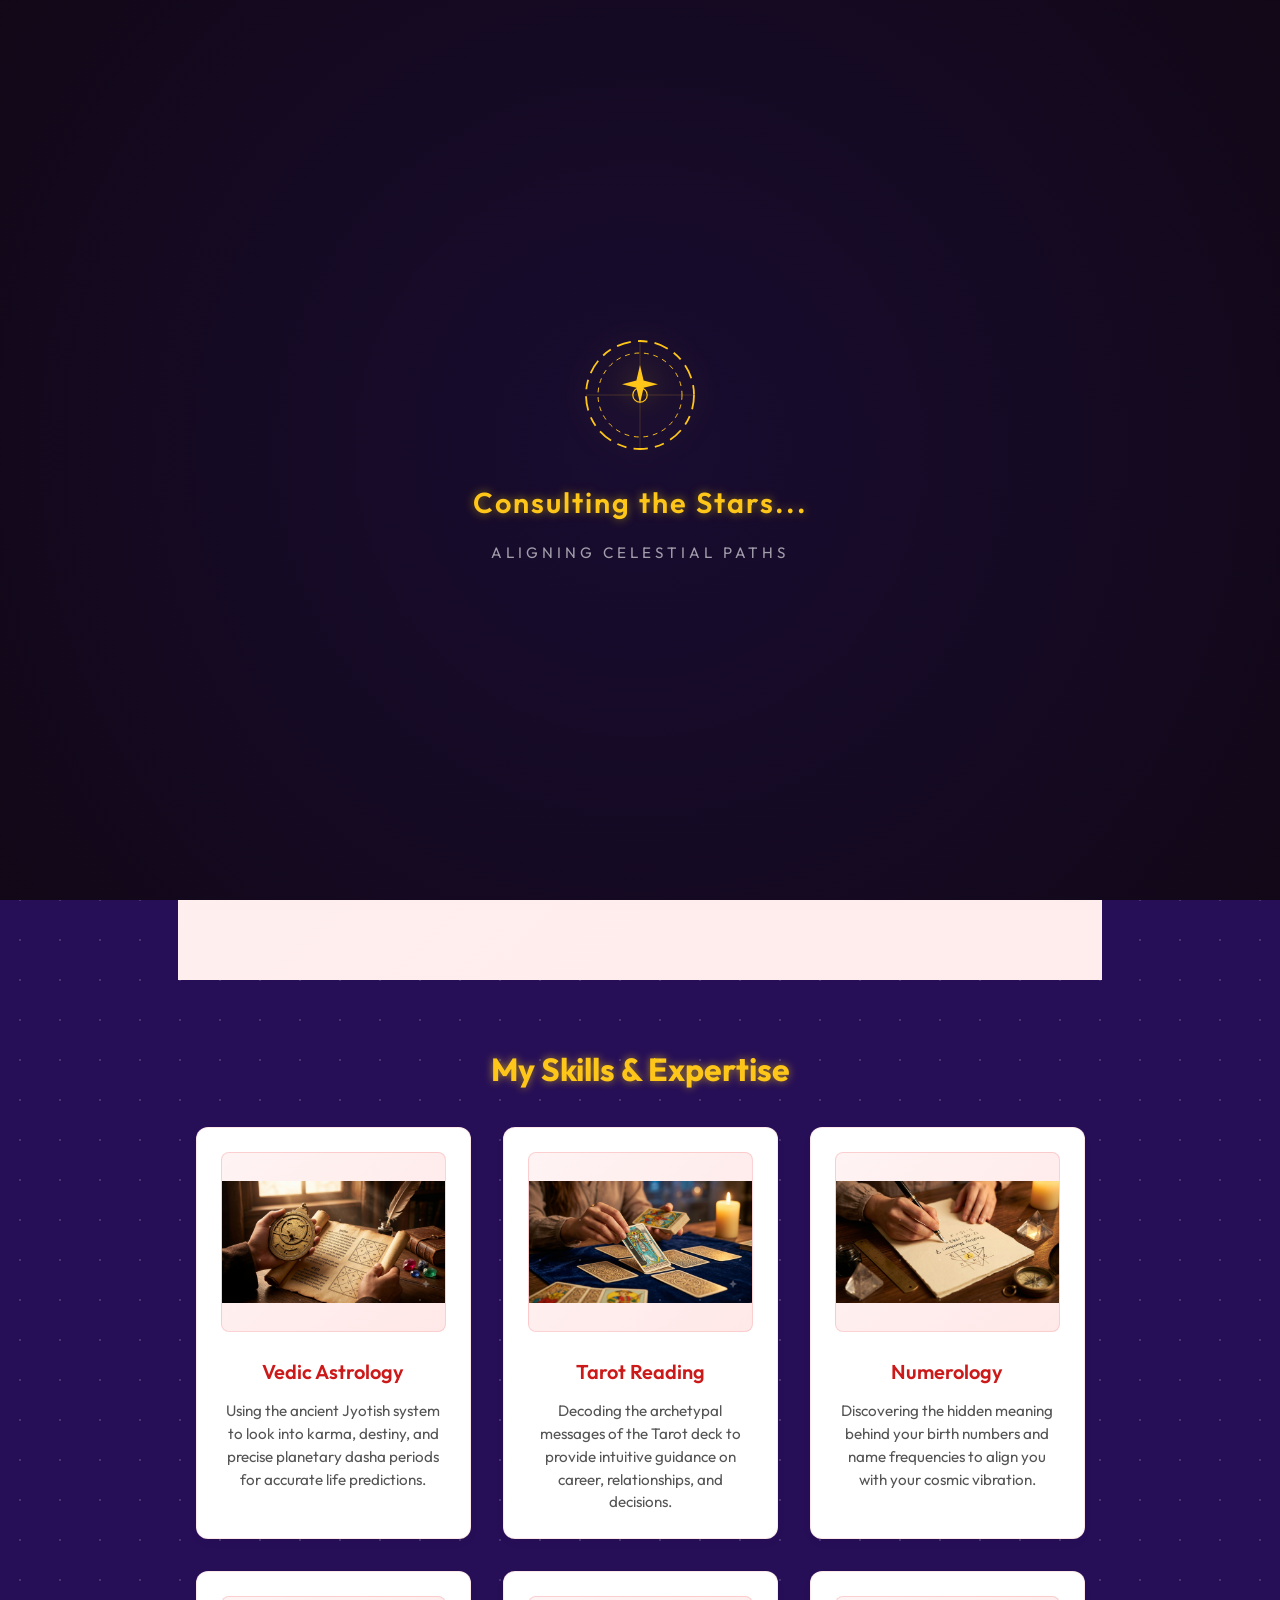
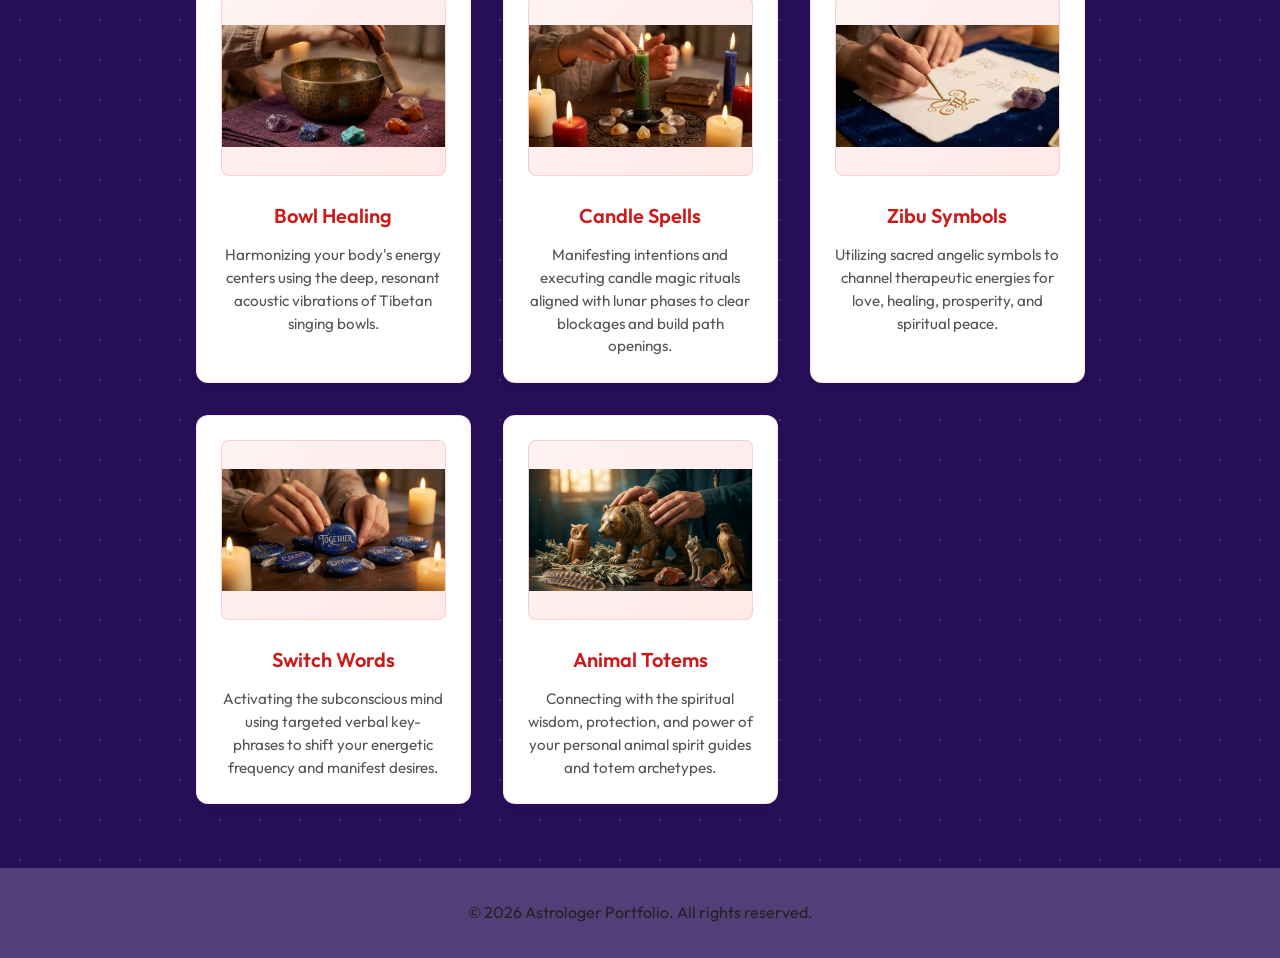
==== index.html @ c883aa8e "Initial commit: Astrologer Pavitra portfolio with mystical theme, loading screen, Netlify forms inte" ====
<!DOCTYPE html>
<html lang="en">

<head>
    <meta charset="UTF-8" />
    <meta http-equiv="X-UA-Compatible" content="IE=edge" />
    <meta name="viewport" content="width=device-width, initial-scale=1.0" />
    <title>Astrologer Portfolio</title>
    <meta name="description"
        content="Professional portfolio of an astrologer showcasing services, skills, and contact information." />
    <link rel="preconnect" href="https://fonts.googleapis.com" />
    <link rel="preconnect" href="https://fonts.gstatic.com" crossorigin />
    <link href="https://fonts.googleapis.com/css2?family=Outfit:wght@400;600;700&display=swap" rel="stylesheet" />
    <link rel="stylesheet" href="style.css" />
</head>

<body>
    <!-- Mystical Loading Screen -->
    <div id="mystical-loader">
        <div class="loader-content">
            <div class="celestial-spinner">
                <svg viewBox="0 0 100 100" xmlns="http://www.w3.org/2000/svg">
                    <circle cx="50" cy="50" r="45" fill="none" stroke="var(--accent-gold)" stroke-width="1.5" stroke-dasharray="12 6 8 6" />
                    <circle cx="50" cy="50" r="35" fill="none" stroke="var(--accent-gold)" stroke-width="0.8" stroke-dasharray="4 4" />
                    <path d="M50 25 L53 38 L65 41 L53 44 L50 57 L47 44 L35 41 L47 38 Z" fill="var(--accent-gold)" />
                    <line x1="50" y1="5" x2="50" y2="95" stroke="var(--accent-gold)" stroke-width="0.5" opacity="0.3" />
                    <line x1="5" y1="50" x2="95" y2="50" stroke="var(--accent-gold)" stroke-width="0.5" opacity="0.3" />
                    <circle cx="50" cy="50" r="6" fill="none" stroke="var(--accent-gold)" stroke-width="1" />
                </svg>
            </div>
            <h2 class="loader-text">Consulting the Stars...</h2>
            <p class="loader-subtext">Aligning celestial paths</p>
        </div>
    </div>
    <script>
        // Inline check to prevent flash of loader if visited before in session
        if (sessionStorage.getItem('visited_before')) {
            document.getElementById('mystical-loader').style.display = 'none';
        }
    </script>

    <!-- Navigation Bar -->
    <nav class="navbar">
        <div class="logo">Astrologer Pavitra</div>
        <ul class="nav-links">
            <li><a href="#home">Home</a></li>
            <li><a href="about.html">About</a></li>
            <li><a href="#skills">Skills</a></li>
            <li><a href="connect.html">Connect</a></li>
        </ul>
        <div class="menu-toggle"><span></span><span></span><span></span></div>
    </nav>

    <!-- Hero Section -->
    <section id="home" class="hero">
        <div class="hero-content">
            <h1>Welcome to Pavitra’s Celestial World</h1>
            <p>Every obstacle you face is simply an unaligned energy waiting to be understood and channeled. By blending
                the mathematical precision of Vedic Astrology and Numerology with the intuitive clarity of Tarot
                Reading, we map out your soul's exact blueprint and divine timing. To help you manifest these insights
                into reality, we bridge the gap between cosmic theory and practical everyday magic. Through the
                vibrational resonance of Bowl Healing, the focused intention of Candle Spells, and the sacred geometry
                of Zibu Symbols, we actively clear the subconscious blockages holding you back. By further integrating
                the immediate psychological shifts of Switch Words and the grounding protection of your personal Animal
                Totems, you receive a holistic, deeply personalized toolkit for transformation. You do not have to
                navigate life's uncertainties alone. Connect with us today, and let us align your cosmic path so you can
                step effortlessly into the abundance, clarity, and peace you deserve.</p>
            <a href="connect.html" class="cta-button">Get Your Reading</a>
        </div>
        <div class="hero-image">
            <img src="assets/astrologer_portrait.png" alt="Astrologer Portrait" />
        </div>
    </section>

    <!-- Skills Section -->
    <section id="skills" class="skills">
        <h2>My Skills & Expertise</h2>
        <div class="skills-grid">
            <!-- Vedic Astrology -->
            <div class="skill-card">
                <div class="skill-svg-container">
                    <img src="assets/vedic astrology.png" alt="Vedic Astrology" class="skill-img" />
                </div>
                <h3>Vedic Astrology</h3>
                <p>Using the ancient Jyotish system to look into karma, destiny, and precise planetary dasha periods for
                    accurate life predictions.</p>
            </div>

            <!-- Tarot Reading -->
            <div class="skill-card">
                <div class="skill-svg-container">
                    <img src="assets/tarot reading.png" alt="Tarot Reading" class="skill-img" />
                </div>
                <h3>Tarot Reading</h3>
                <p>Decoding the archetypal messages of the Tarot deck to provide intuitive guidance on career,
                    relationships, and decisions.</p>
            </div>

            <!-- Numerology -->
            <div class="skill-card">
                <div class="skill-svg-container">
                    <img src="assets/numerology.png" alt="Numerology" class="skill-img" />
                </div>
                <h3>Numerology</h3>
                <p>Discovering the hidden meaning behind your birth numbers and name frequencies to align you with your
                    cosmic vibration.</p>
            </div>

            <!-- Bowl Healing -->
            <div class="skill-card">
                <div class="skill-svg-container">
                    <img src="assets/bowl healing.png" alt="Bowl Healing" class="skill-img" />
                </div>
                <h3>Bowl Healing</h3>
                <p>Harmonizing your body's energy centers using the deep, resonant acoustic vibrations of Tibetan
                    singing bowls.</p>
            </div>

            <!-- Candle Spells -->
            <div class="skill-card">
                <div class="skill-svg-container">
                    <img src="assets/candle spells.png" alt="Candle Spells" class="skill-img" />
                </div>
                <h3>Candle Spells</h3>
                <p>Manifesting intentions and executing candle magic rituals aligned with lunar phases to clear
                    blockages and build path openings.</p>
            </div>

            <!-- Zibu Symbols -->
            <div class="skill-card">
                <div class="skill-svg-container">
                    <img src="assets/zibu symbols.png" alt="Zibu Symbols" class="skill-img" />
                </div>
                <h3>Zibu Symbols</h3>
                <p>Utilizing sacred angelic symbols to channel therapeutic energies for love, healing, prosperity, and
                    spiritual peace.</p>
            </div>

            <!-- Switch Words -->
            <div class="skill-card">
                <div class="skill-svg-container">
                    <img src="assets/switch words.png" alt="Switch Words" class="skill-img" />
                </div>
                <h3>Switch Words</h3>
                <p>Activating the subconscious mind using targeted verbal key-phrases to shift your energetic frequency
                    and manifest desires.</p>
            </div>

            <!-- Animal Totems -->
            <div class="skill-card">
                <div class="skill-svg-container">
                    <img src="assets/animal totems.png" alt="Animal Totems" class="skill-img" />
                </div>
                <h3>Animal Totems</h3>
                <p>Connecting with the spiritual wisdom, protection, and power of your personal animal spirit guides and
                    totem archetypes.</p>
            </div>
        </div>
    </section>



    <footer class="footer">
        <p>&copy; 2026 Astrologer Portfolio. All rights reserved.</p>
    </footer>

    <script>
// script.js

// Mobile navigation toggle
const menuToggle = document.querySelector('.menu-toggle');
const navLinks = document.querySelector('.nav-links');
if (menuToggle && navLinks) {
  menuToggle.addEventListener('click', () => {
    navLinks.classList.toggle('active');
    menuToggle.classList.toggle('open');
  });
}


// Simple scroll reveal for sections
const sections = document.querySelectorAll('section');
const revealOnScroll = () => {
  const triggerBottom = window.innerHeight * 0.85;
  sections.forEach(section => {
    const sectionTop = section.getBoundingClientRect().top;
    if (sectionTop < triggerBottom) {
      section.classList.add('visible');
    }
  });
};
window.addEventListener('scroll', revealOnScroll);
revealOnScroll();

// Loader fade-out and session storage setup
const loader = document.getElementById('mystical-loader');
if (loader && loader.style.display !== 'none') {
  sessionStorage.setItem('visited_before', 'true');
  setTimeout(() => {
    loader.classList.add('fade-out');
    setTimeout(() => {
      loader.style.display = 'none';
    }, 800); // match transition duration (0.8s)
  }, 2200); // display loader for 2.2s
}
</script>
<canvas id="constellation-canvas"></canvas>
<script>
(() => {
  const canvas = document.getElementById('constellation-canvas');
  const ctx = canvas.getContext('2d');
  const stars = [];
    const config = {
      starCount: 30,
      maxVelocity: 0.3,
      maxDistance: 100,
      starSize: 2,
      lineWidth: 0.7,
      hue: 45,
    };
  const resize = () => {
    canvas.width = window.innerWidth;
    canvas.height = window.innerHeight;
  };
  window.addEventListener('resize', resize);
  resize();
  for (let i = 0; i < config.starCount; i++) {
    stars.push({
      x: Math.random() * canvas.width,
      y: Math.random() * canvas.height,
      vx: (Math.random() - 0.5) * config.maxVelocity,
      vy: (Math.random() - 0.5) * config.maxVelocity,
    });
  }
  const draw = () => {
    ctx.clearRect(0, 0, canvas.width, canvas.height);
    ctx.fillStyle = `hsl(${config.hue},100%,70%)`;
    ctx.shadowColor = `hsl(${config.hue},100%,70%)`;
    ctx.shadowBlur = 8;
    stars.forEach(s => {
      ctx.beginPath();
      ctx.arc(s.x, s.y, config.starSize, 0, Math.PI * 2);
      ctx.fill();
    });
    ctx.strokeStyle = `hsla(${config.hue},100%,70%,0.3)`;
    ctx.lineWidth = config.lineWidth;
    for (let i = 0; i < stars.length; i++) {
      for (let j = i + 1; j < stars.length; j++) {
        const dx = stars[i].x - stars[j].x;
        const dy = stars[i].y - stars[j].y;
        const dist = Math.hypot(dx, dy);
        if (dist < config.maxDistance) {
          ctx.beginPath();
          ctx.moveTo(stars[i].x, stars[i].y);
          ctx.lineTo(stars[j].x, stars[j].y);
          ctx.stroke();
        }
      }
    }
    stars.forEach(s => {
      s.x += s.vx;
      s.y += s.vy;
      if (s.x < 0 || s.x > canvas.width) s.vx *= -1;
      if (s.y < 0 || s.y > canvas.height) s.vy *= -1;
    });
    requestAnimationFrame(draw);
  };
  draw();
})();
</script>


</body>

</html>
---- style.css ----
/* Mystical Starfield Background */
body {
    background: hsl(260, 70%, 20%);
    position: relative;
    overflow-x: hidden;
}

/* .constellation styling removed; canvas used instead */
#constellation-canvas {
    position: fixed;
    inset: 0;
    pointer-events: none;
    z-index: 2000;
    background: transparent;
}



@keyframes starTwinkle {
    from { opacity: 0.4; }
    to { opacity: 1; }
}

/*
/* subtle star twinkling overlay */
body::before {
    content: '';
    position: absolute;
    inset: 0;
    background: radial-gradient(circle, rgba(255,255,255,0.15) 1px, transparent 1px);
    background-size: 40px 40px;
    animation: twinkling 3s infinite;
    pointer-events: none;
    z-index: 0;
}

@keyframes twinkling {
    0%, 100% { opacity: 0.6; }
    50% { opacity: 0.9; }
}
/* style.css */
/* Color palette */
:root {
    --primary-red: hsl(0, 78%, 45%);
    /* rich red */
    --bg-white: #fdfdfd;
    --text-dark: #222222;
    --glass-bg: rgba(255, 255, 255, 0.2);
    --glass-border: rgba(255, 255, 255, 0.3);
    --transition-speed: 0.3s;
    --font-family: 'Outfit', sans-serif;
    --accent-gold: hsl(45, 100%, 55%);
}

/* Global resets */
* {
    margin: 0;
    padding: 0;
    box-sizing: border-box;
}

body {
    font-family: var(--font-family);
    background: hsl(260, 70%, 20%);
    color: var(--text-dark);
    line-height: 1.6;
    overflow-x: hidden;
}

/* Navbar */
.navbar {
    position: fixed;
    top: 0;
    width: 100%;
    display: flex;
    justify-content: space-between;
    align-items: center;
    padding: 1rem 2rem;
    backdrop-filter: blur(12px);
    background: rgba(20, 0, 30, 0.85); /* dark violet translucent */
    border-bottom: 1px solid var(--glass-border);
    z-index: 1000;
    transition: background var(--transition-speed);
}

.navbar .logo {
    font-size: 2rem;
    font-weight: 700;
    color: #ffffff; /* bright for visibility */
}

.nav-links {
    list-style: none;
    display: flex;
    gap: 2rem;
}

.nav-links a {
    text-decoration: none;
    color: #ffffff;
    font-weight: 500;
    font-size: 1.2rem;
    position: relative;
    transition: color var(--transition-speed);
}


.nav-links a::after {
    content: '';
    position: absolute;
    left: 0;
    bottom: -4px;
    width: 0%;
    height: 2px;
    background: var(--primary-red);
    transition: width var(--transition-speed);
}

.nav-links a:hover {
    color: var(--accent-gold);
}

.nav-links a:hover::after {
    width: 100%;
}

/* Hamburger for mobile */
.menu-toggle {
    display: none;
    flex-direction: column;
    cursor: pointer;
    gap: 5px;
}

.menu-toggle span {
    width: 25px;
    height: 3px;
    background: var(--text-dark);
    transition: background var(--transition-speed);
}

/* Hero Section */
.hero {
    min-height: 100vh;
    display: flex;
    align-items: center;
    justify-content: space-between;
    padding: 4rem 2rem;
    padding-top: 5rem;
    margin-top: 80px; /* gap to avoid overlap with navbar */
    /* offset fixed navbar */
    background: linear-gradient(135deg, #fff0f0, #ffecec);
    position: relative;
    overflow: hidden;
}

.hero-content {
    max-width: 600px;
    animation: fadeInUp 1s ease forwards;
}

.hero-content h1 {
    font-size: 3rem;
    margin-bottom: 1rem;
    color: var(--primary-red);
}

.hero-content p {
    font-size: 1.2rem;
    margin-bottom: 1.5rem;
}

.cta-button {
    display: inline-block;
    padding: 0.75rem 1.5rem;
    background: var(--primary-red);
    color: #fff;
    border: none;
    border-radius: 4px;
    cursor: pointer;
    text-decoration: none;
    font-weight: 600;
    transition: background var(--transition-speed), transform var(--transition-speed);
}

.cta-button:hover {
    background: hsl(0, 78%, 55%);
    transform: translateY(-2px);
}

.hero-image {
    max-width: 500px;
    animation: float 4s ease-in-out infinite;
}

.hero-image img {
    width: 100%;
    border-radius: 12px;
    box-shadow: 0 8px 20px rgba(0, 0, 0, 0.15);
}

@keyframes float {

    0%,
    100% {
        transform: translateY(0);
    }

    50% {
        transform: translateY(-20px);
    }
}

@keyframes fadeInUp {
    0% {
        opacity: 0;
        transform: translateY(30px);
    }

    100% {
        opacity: 1;
        transform: translateY(0);
    }
}

/* Sections */
section {
    padding: 4rem 2rem;
    max-width: 1100px;
    margin: 0 auto;
}

section h2 {
    font-size: 2rem;
    margin-bottom: 1.5rem;
    color: var(--accent-gold);
    text-align: center;
    text-shadow: 0 0 8px rgba(255,215,0,0.6);
}


.about,
.skills,
.contact {
    background: transparent;
}

/* Skills Section - Grid and Cards */
.skills-grid {
    display: grid;
    grid-template-columns: repeat(auto-fit, minmax(220px, 1fr));
    gap: 2rem;
    margin-top: 2rem;
}

.skill-card {
    background: #ffffff;
    border: 1.5px solid rgba(229, 28, 35, 0.1);
    border-radius: 12px;
    padding: 1.5rem;
    text-align: center;
    box-shadow: 0 4px 15px rgba(0, 0, 0, 0.02);
    transition: all 0.3s cubic-bezier(0.25, 0.8, 0.25, 1);
}

.skill-card:hover {
    transform: translateY(-8px);
    border-color: var(--primary-red);
    box-shadow: 0 12px 30px rgba(229, 28, 35, 0.12);
}

.skill-svg-container {
    width: 100%;
    height: 180px;
    border-radius: 8px;
    margin-bottom: 1.5rem;
    background: linear-gradient(135deg, #fff3f3 0%, #ffe8e8 100%);
    display: flex;
    align-items: center;
    justify-content: center;
    border: 1px solid rgba(229, 28, 35, 0.15);
    overflow: hidden;
}

.skill-svg-container svg {
    width: 70px;
    height: 70px;
    fill: var(--primary-red);
    transition: transform 0.5s cubic-bezier(0.175, 0.885, 0.32, 1.275);
}

.skill-card:hover .skill-svg-container svg {
    transform: scale(1.18) rotate(6deg);
}

.skill-card h3 {
    font-size: 1.25rem;
    color: var(--primary-red);
    margin-bottom: 0.75rem;
    font-weight: 600;
}

.skill-card p {
    font-size: 0.95rem;
    color: #555;
    line-height: 1.5;
}

/* Contact Form */
.contact form {
    display: flex;
    flex-direction: column;
    gap: 1rem;
    max-width: 500px;
    margin: 0 auto;
}

.contact input,
.contact textarea {
    padding: 0.75rem;
    border: 1px solid #ccc;
    border-radius: 4px;
    font-family: var(--font-family);
    font-size: 1rem;
    resize: vertical;
}

.contact button {
    align-self: flex-start;
}

/* Footer */
.footer {
    text-align: center;
    padding: 2rem;
    background: var(--glass-bg);
    backdrop-filter: blur(8px);
    color: var(--text-dark);
}



/* Responsive */
@media (max-width: 768px) {
    .nav-links {
        display: none;
        flex-direction: column;
        background: var(--glass-bg);
        position: absolute;
        top: 60px;
        right: 2rem;
        padding: 1rem;
        border-radius: 8px;
    }

    .menu-toggle {
        display: flex;
    }

    .hero {
        flex-direction: column;
        text-align: center;
    }

    .hero-image {
        margin-top: 2rem;
    }
}

/* Skill‑card image sizing – makes the images fill the container neatly */
.skill-svg-container {
    /* keep the existing size (180 px tall) */
    width: 100%;
    height: 180px;
    display: flex;
    align-items: center;
    justify-content: center;
    overflow: hidden;
    /* clip any overflow */
    background: linear-gradient(135deg, #fff3f3 0%, #ffe8e8 100%);
    border: 1px solid rgba(229, 28, 35, 0.15);
    border-radius: 8px;
}

/* Image inside the container */
.skill-img {
    width: 100%;
    height: 100%;
    object-fit: contain;
    /* preserve aspect ratio, no distortion */
    border-radius: 8px;
    transition: transform var(--transition-speed);
}

/* Slight zoom on hover for a premium feel */
.skill-card:hover .skill-img {
    transform: scale(1.05);
}

/* Footer always at bottom */
html,
body {
    min-height: 100vh;
    display: flex;
    flex-direction: column;
}

.footer {
    margin-top: auto;
}

/* Hero image oval shape */
.hero-image img {
    width: 260px;
    height: 260px;
    border-radius: 50%;
    object-fit: cover;
    margin: 0 auto;
    display: block;
}

/* Mystical Fullscreen Loader Overlay */
#mystical-loader {
    position: fixed;
    inset: 0;
    width: 100vw;
    height: 100vh;
    background: radial-gradient(circle at center, hsl(260, 60%, 12%) 0%, hsl(280, 50%, 6%) 100%);
    z-index: 9999;
    display: flex;
    align-items: center;
    justify-content: center;
    transition: opacity 0.8s cubic-bezier(0.25, 1, 0.5, 1), transform 0.8s cubic-bezier(0.25, 1, 0.5, 1);
    opacity: 1;
    pointer-events: all;
}

#mystical-loader.fade-out {
    opacity: 0;
    transform: scale(1.05);
    pointer-events: none;
}

.loader-content {
    text-align: center;
    display: flex;
    flex-direction: column;
    align-items: center;
    gap: 1.5rem;
}

.celestial-spinner {
    width: 120px;
    height: 120px;
    position: relative;
    animation: spin 8s linear infinite;
    filter: drop-shadow(0 0 15px rgba(255, 215, 0, 0.4));
}

.celestial-spinner svg {
    width: 100%;
    height: 100%;
}

.loader-text {
    font-family: var(--font-family);
    color: var(--accent-gold);
    font-size: 1.8rem;
    font-weight: 600;
    letter-spacing: 2px;
    margin: 0;
    text-shadow: 0 0 10px rgba(255, 215, 0, 0.5);
    animation: pulseText 2s ease-in-out infinite;
}

.loader-subtext {
    font-family: var(--font-family);
    color: rgba(255, 255, 255, 0.6);
    font-size: 0.95rem;
    letter-spacing: 4px;
    text-transform: uppercase;
    margin-top: -0.5rem;
}

@keyframes spin {
    0% { transform: rotate(0deg); }
    100% { transform: rotate(360deg); }
}

@keyframes pulseText {
    0%, 100% { opacity: 0.6; transform: scale(0.98); }
    50% { opacity: 1; transform: scale(1); }
}
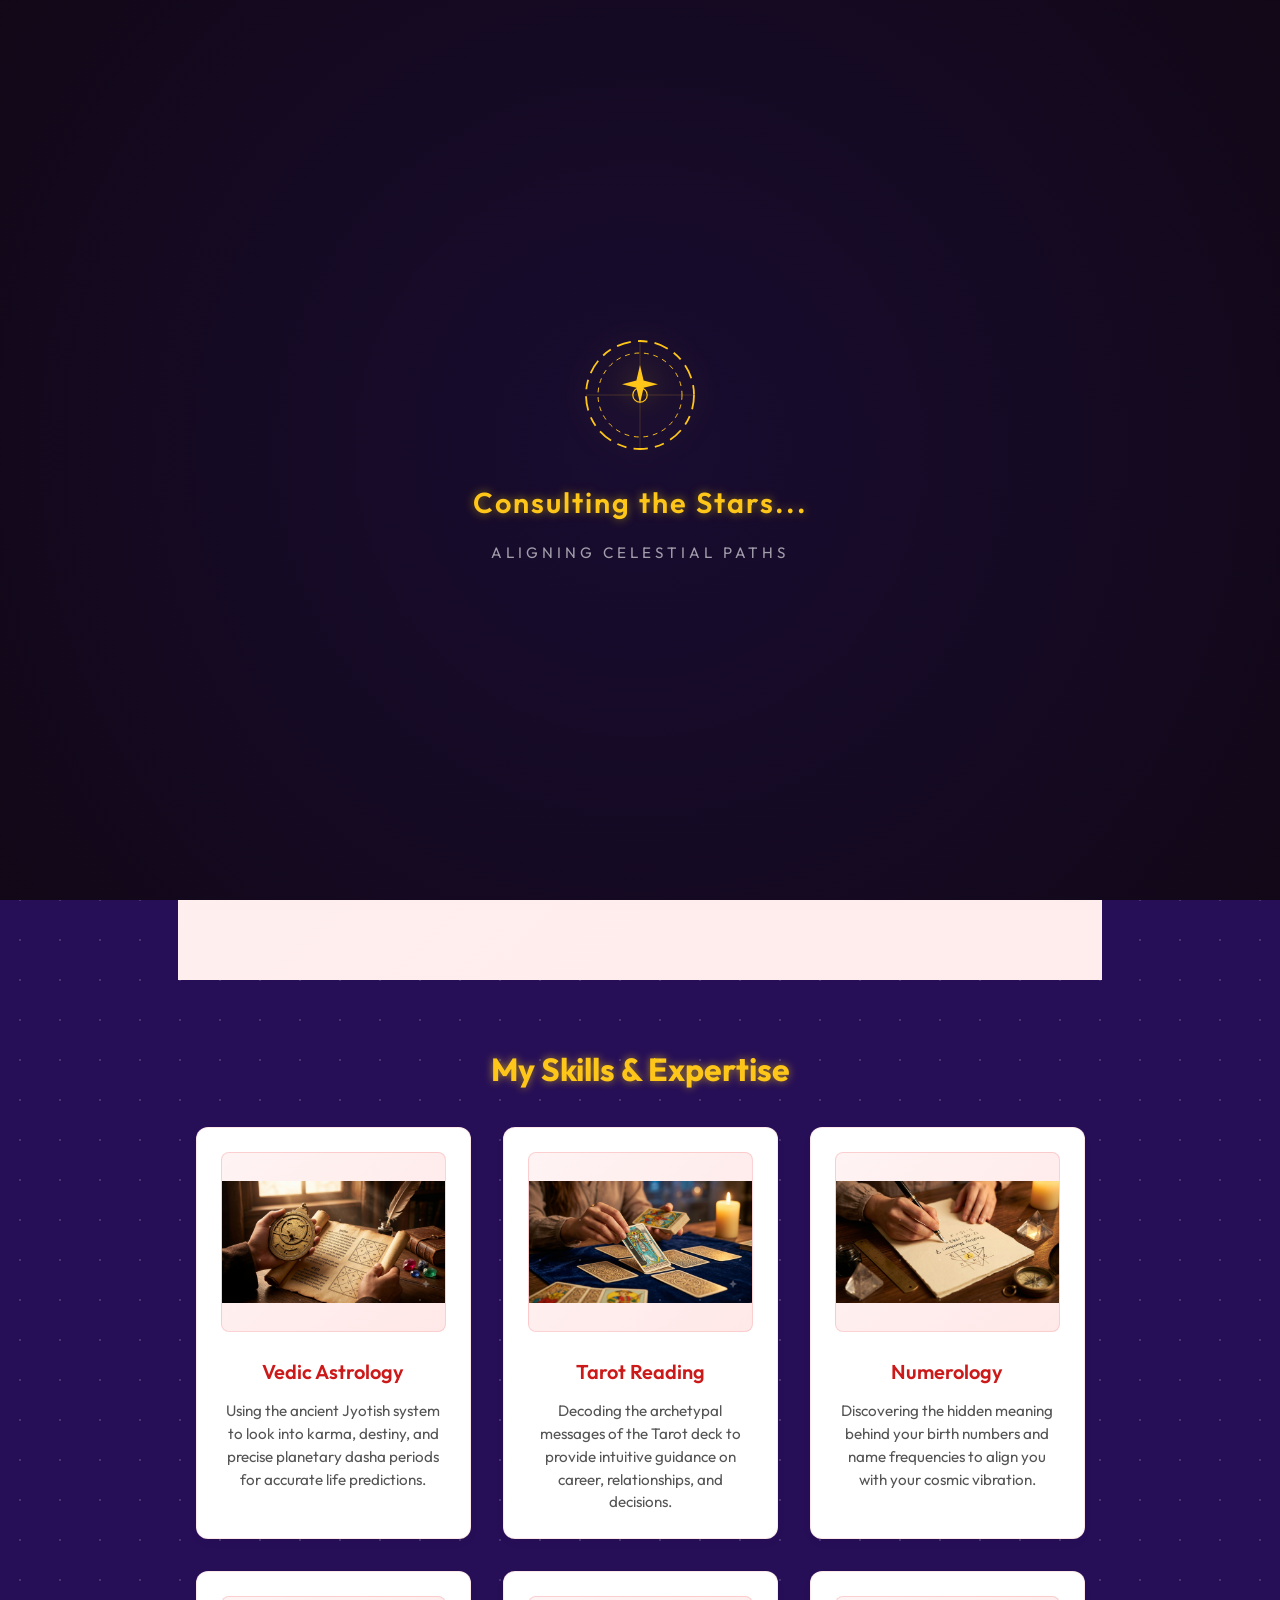
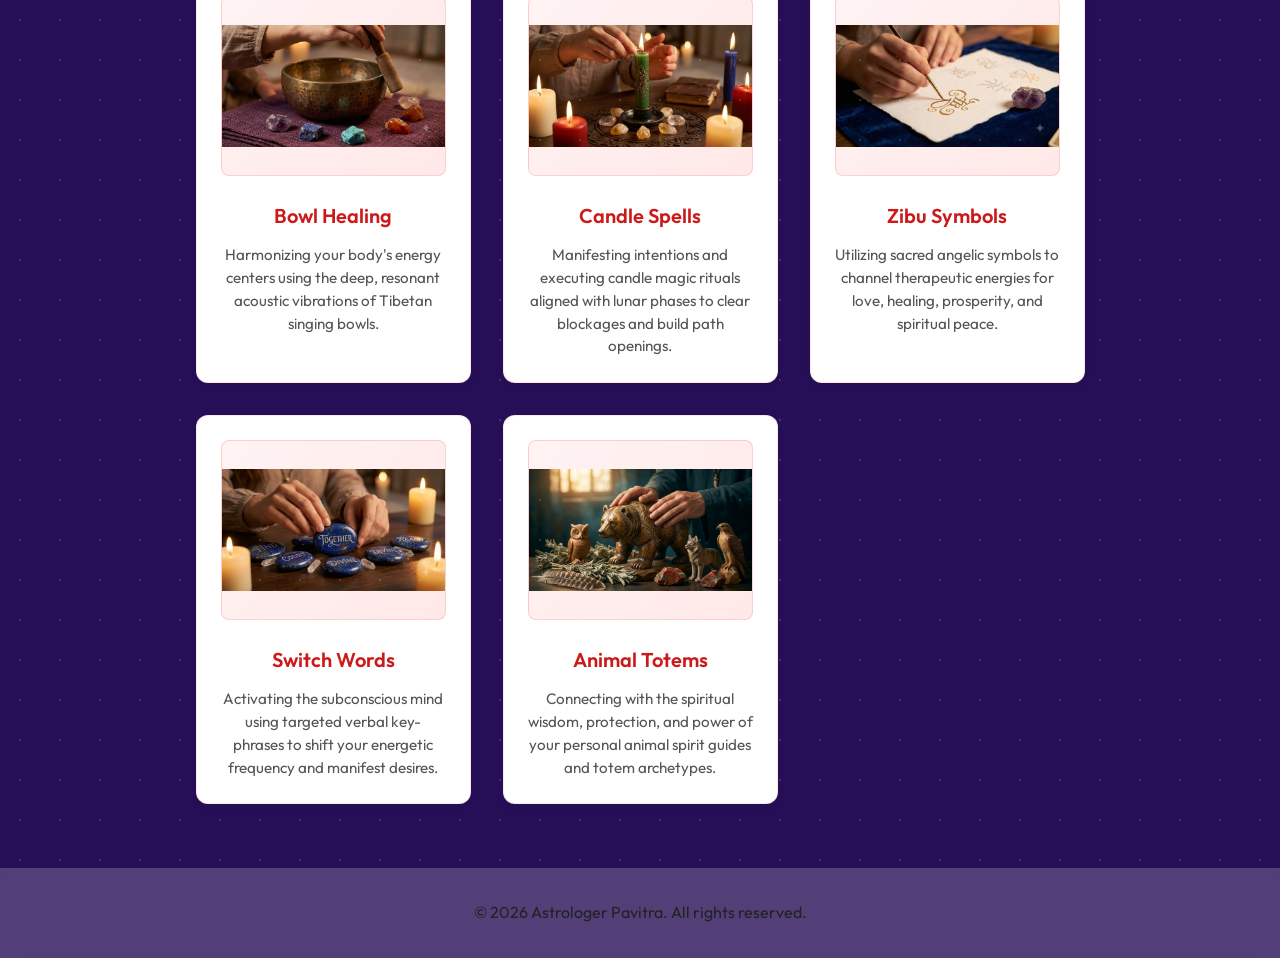
==== commit 03c8813c: "new updates and enhanced about page" ====
--- a/index.html
+++ b/index.html
@@ -2,272 +2,274 @@
 <html lang="en">
 
 <head>
-    <meta charset="UTF-8" />
-    <meta http-equiv="X-UA-Compatible" content="IE=edge" />
-    <meta name="viewport" content="width=device-width, initial-scale=1.0" />
-    <title>Astrologer Portfolio</title>
-    <meta name="description"
-        content="Professional portfolio of an astrologer showcasing services, skills, and contact information." />
-    <link rel="preconnect" href="https://fonts.googleapis.com" />
-    <link rel="preconnect" href="https://fonts.gstatic.com" crossorigin />
-    <link href="https://fonts.googleapis.com/css2?family=Outfit:wght@400;600;700&display=swap" rel="stylesheet" />
-    <link rel="stylesheet" href="style.css" />
+  <meta charset="UTF-8" />
+  <meta http-equiv="X-UA-Compatible" content="IE=edge" />
+  <meta name="viewport" content="width=device-width, initial-scale=1.0" />
+  <title>Astrologer Portfolio</title>
+  <meta name="description"
+    content="Professional portfolio of an astrologer showcasing services, skills, and contact information." />
+  <link rel="preconnect" href="https://fonts.googleapis.com" />
+  <link rel="preconnect" href="https://fonts.gstatic.com" crossorigin />
+  <link href="https://fonts.googleapis.com/css2?family=Outfit:wght@400;600;700&display=swap" rel="stylesheet" />
+  <link rel="stylesheet" href="style.css" />
 </head>
 
 <body>
-    <!-- Mystical Loading Screen -->
-    <div id="mystical-loader">
-        <div class="loader-content">
-            <div class="celestial-spinner">
-                <svg viewBox="0 0 100 100" xmlns="http://www.w3.org/2000/svg">
-                    <circle cx="50" cy="50" r="45" fill="none" stroke="var(--accent-gold)" stroke-width="1.5" stroke-dasharray="12 6 8 6" />
-                    <circle cx="50" cy="50" r="35" fill="none" stroke="var(--accent-gold)" stroke-width="0.8" stroke-dasharray="4 4" />
-                    <path d="M50 25 L53 38 L65 41 L53 44 L50 57 L47 44 L35 41 L47 38 Z" fill="var(--accent-gold)" />
-                    <line x1="50" y1="5" x2="50" y2="95" stroke="var(--accent-gold)" stroke-width="0.5" opacity="0.3" />
-                    <line x1="5" y1="50" x2="95" y2="50" stroke="var(--accent-gold)" stroke-width="0.5" opacity="0.3" />
-                    <circle cx="50" cy="50" r="6" fill="none" stroke="var(--accent-gold)" stroke-width="1" />
-                </svg>
-            </div>
-            <h2 class="loader-text">Consulting the Stars...</h2>
-            <p class="loader-subtext">Aligning celestial paths</p>
-        </div>
-    </div>
-    <script>
-        // Inline check to prevent flash of loader if visited before in session
-        if (sessionStorage.getItem('visited_before')) {
-            document.getElementById('mystical-loader').style.display = 'none';
+  <!-- Mystical Loading Screen -->
+  <div id="mystical-loader">
+    <div class="loader-content">
+      <div class="celestial-spinner">
+        <svg viewBox="0 0 100 100" xmlns="http://www.w3.org/2000/svg">
+          <circle cx="50" cy="50" r="45" fill="none" stroke="var(--accent-gold)" stroke-width="1.5"
+            stroke-dasharray="12 6 8 6" />
+          <circle cx="50" cy="50" r="35" fill="none" stroke="var(--accent-gold)" stroke-width="0.8"
+            stroke-dasharray="4 4" />
+          <path d="M50 25 L53 38 L65 41 L53 44 L50 57 L47 44 L35 41 L47 38 Z" fill="var(--accent-gold)" />
+          <line x1="50" y1="5" x2="50" y2="95" stroke="var(--accent-gold)" stroke-width="0.5" opacity="0.3" />
+          <line x1="5" y1="50" x2="95" y2="50" stroke="var(--accent-gold)" stroke-width="0.5" opacity="0.3" />
+          <circle cx="50" cy="50" r="6" fill="none" stroke="var(--accent-gold)" stroke-width="1" />
+        </svg>
+      </div>
+      <h2 class="loader-text">Consulting the Stars...</h2>
+      <p class="loader-subtext">Aligning celestial paths</p>
+    </div>
+  </div>
+  <script>
+    // Inline check to prevent flash of loader if visited before in session
+    if (sessionStorage.getItem('visited_before')) {
+      document.getElementById('mystical-loader').style.display = 'none';
+    }
+  </script>
+
+  <!-- Navigation Bar -->
+  <nav class="navbar">
+    <div class="logo">Astrologer Pavitra</div>
+    <ul class="nav-links">
+      <li><a href="#home">Home</a></li>
+      <li><a href="about.html">About</a></li>
+      <li><a href="#skills">Skills</a></li>
+      <li><a href="connect.html">Connect</a></li>
+    </ul>
+    <div class="menu-toggle"><span></span><span></span><span></span></div>
+  </nav>
+
+  <!-- Hero Section -->
+  <section id="home" class="hero">
+    <div class="hero-content">
+      <h1>Welcome to Pavitra’s Celestial World</h1>
+      <p>Every obstacle you face is simply an unaligned energy waiting to be understood and channeled. By blending
+        the mathematical precision of Vedic Astrology and Numerology with the intuitive clarity of Tarot
+        Reading, we map out your soul's exact blueprint and divine timing. To help you manifest these insights
+        into reality, we bridge the gap between cosmic theory and practical everyday magic. Through the
+        vibrational resonance of Bowl Healing, the focused intention of Candle Spells, and the sacred geometry
+        of Zibu Symbols, we actively clear the subconscious blockages holding you back. By further integrating
+        the immediate psychological shifts of Switch Words and the grounding protection of your personal Animal
+        Totems, you receive a holistic, deeply personalized toolkit for transformation. You do not have to
+        navigate life's uncertainties alone. Connect with us today, and let us align your cosmic path so you can
+        step effortlessly into the abundance, clarity, and peace you deserve.</p>
+      <a href="connect.html" class="cta-button">Get Your Reading</a>
+    </div>
+    <div class="hero-image">
+      <img src="assets/pavitra1.jpeg" alt="Astrologer Pavitra" />
+    </div>
+  </section>
+
+  <!-- Skills Section -->
+  <section id="skills" class="skills">
+    <h2>My Skills & Expertise</h2>
+    <div class="skills-grid">
+      <!-- Vedic Astrology -->
+      <div class="skill-card">
+        <div class="skill-svg-container">
+          <img src="assets/vedic astrology.png" alt="Vedic Astrology" class="skill-img" />
+        </div>
+        <h3>Vedic Astrology</h3>
+        <p>Using the ancient Jyotish system to look into karma, destiny, and precise planetary dasha periods for
+          accurate life predictions.</p>
+      </div>
+
+      <!-- Tarot Reading -->
+      <div class="skill-card">
+        <div class="skill-svg-container">
+          <img src="assets/tarot reading.png" alt="Tarot Reading" class="skill-img" />
+        </div>
+        <h3>Tarot Reading</h3>
+        <p>Decoding the archetypal messages of the Tarot deck to provide intuitive guidance on career,
+          relationships, and decisions.</p>
+      </div>
+
+      <!-- Numerology -->
+      <div class="skill-card">
+        <div class="skill-svg-container">
+          <img src="assets/numerology.png" alt="Numerology" class="skill-img" />
+        </div>
+        <h3>Numerology</h3>
+        <p>Discovering the hidden meaning behind your birth numbers and name frequencies to align you with your
+          cosmic vibration.</p>
+      </div>
+
+      <!-- Bowl Healing -->
+      <div class="skill-card">
+        <div class="skill-svg-container">
+          <img src="assets/bowl healing.png" alt="Bowl Healing" class="skill-img" />
+        </div>
+        <h3>Bowl Healing</h3>
+        <p>Harmonizing your body's energy centers using the deep, resonant acoustic vibrations of Tibetan
+          singing bowls.</p>
+      </div>
+
+      <!-- Candle Spells -->
+      <div class="skill-card">
+        <div class="skill-svg-container">
+          <img src="assets/candle spells.png" alt="Candle Spells" class="skill-img" />
+        </div>
+        <h3>Candle Spells</h3>
+        <p>Manifesting intentions and executing candle magic rituals aligned with lunar phases to clear
+          blockages and build path openings.</p>
+      </div>
+
+      <!-- Zibu Symbols -->
+      <div class="skill-card">
+        <div class="skill-svg-container">
+          <img src="assets/zibu symbols.png" alt="Zibu Symbols" class="skill-img" />
+        </div>
+        <h3>Zibu Symbols</h3>
+        <p>Utilizing sacred angelic symbols to channel therapeutic energies for love, healing, prosperity, and
+          spiritual peace.</p>
+      </div>
+
+      <!-- Switch Words -->
+      <div class="skill-card">
+        <div class="skill-svg-container">
+          <img src="assets/switch words.png" alt="Switch Words" class="skill-img" />
+        </div>
+        <h3>Switch Words</h3>
+        <p>Activating the subconscious mind using targeted verbal key-phrases to shift your energetic frequency
+          and manifest desires.</p>
+      </div>
+
+      <!-- Animal Totems -->
+      <div class="skill-card">
+        <div class="skill-svg-container">
+          <img src="assets/animal totems.png" alt="Animal Totems" class="skill-img" />
+        </div>
+        <h3>Animal Totems</h3>
+        <p>Connecting with the spiritual wisdom, protection, and power of your personal animal spirit guides and
+          totem archetypes.</p>
+      </div>
+    </div>
+  </section>
+
+
+
+  <footer class="footer">
+    <p>&copy; 2026 Astrologer Pavitra. All rights reserved.</p>
+  </footer>
+
+  <script>
+    // script.js
+
+    // Mobile navigation toggle
+    const menuToggle = document.querySelector('.menu-toggle');
+    const navLinks = document.querySelector('.nav-links');
+    if (menuToggle && navLinks) {
+      menuToggle.addEventListener('click', () => {
+        navLinks.classList.toggle('active');
+        menuToggle.classList.toggle('open');
+      });
+    }
+
+
+    // Simple scroll reveal for sections
+    const sections = document.querySelectorAll('section');
+    const revealOnScroll = () => {
+      const triggerBottom = window.innerHeight * 0.85;
+      sections.forEach(section => {
+        const sectionTop = section.getBoundingClientRect().top;
+        if (sectionTop < triggerBottom) {
+          section.classList.add('visible');
         }
-    </script>
-
-    <!-- Navigation Bar -->
-    <nav class="navbar">
-        <div class="logo">Astrologer Pavitra</div>
-        <ul class="nav-links">
-            <li><a href="#home">Home</a></li>
-            <li><a href="about.html">About</a></li>
-            <li><a href="#skills">Skills</a></li>
-            <li><a href="connect.html">Connect</a></li>
-        </ul>
-        <div class="menu-toggle"><span></span><span></span><span></span></div>
-    </nav>
-
-    <!-- Hero Section -->
-    <section id="home" class="hero">
-        <div class="hero-content">
-            <h1>Welcome to Pavitra’s Celestial World</h1>
-            <p>Every obstacle you face is simply an unaligned energy waiting to be understood and channeled. By blending
-                the mathematical precision of Vedic Astrology and Numerology with the intuitive clarity of Tarot
-                Reading, we map out your soul's exact blueprint and divine timing. To help you manifest these insights
-                into reality, we bridge the gap between cosmic theory and practical everyday magic. Through the
-                vibrational resonance of Bowl Healing, the focused intention of Candle Spells, and the sacred geometry
-                of Zibu Symbols, we actively clear the subconscious blockages holding you back. By further integrating
-                the immediate psychological shifts of Switch Words and the grounding protection of your personal Animal
-                Totems, you receive a holistic, deeply personalized toolkit for transformation. You do not have to
-                navigate life's uncertainties alone. Connect with us today, and let us align your cosmic path so you can
-                step effortlessly into the abundance, clarity, and peace you deserve.</p>
-            <a href="connect.html" class="cta-button">Get Your Reading</a>
-        </div>
-        <div class="hero-image">
-            <img src="assets/astrologer_portrait.png" alt="Astrologer Portrait" />
-        </div>
-    </section>
-
-    <!-- Skills Section -->
-    <section id="skills" class="skills">
-        <h2>My Skills & Expertise</h2>
-        <div class="skills-grid">
-            <!-- Vedic Astrology -->
-            <div class="skill-card">
-                <div class="skill-svg-container">
-                    <img src="assets/vedic astrology.png" alt="Vedic Astrology" class="skill-img" />
-                </div>
-                <h3>Vedic Astrology</h3>
-                <p>Using the ancient Jyotish system to look into karma, destiny, and precise planetary dasha periods for
-                    accurate life predictions.</p>
-            </div>
-
-            <!-- Tarot Reading -->
-            <div class="skill-card">
-                <div class="skill-svg-container">
-                    <img src="assets/tarot reading.png" alt="Tarot Reading" class="skill-img" />
-                </div>
-                <h3>Tarot Reading</h3>
-                <p>Decoding the archetypal messages of the Tarot deck to provide intuitive guidance on career,
-                    relationships, and decisions.</p>
-            </div>
-
-            <!-- Numerology -->
-            <div class="skill-card">
-                <div class="skill-svg-container">
-                    <img src="assets/numerology.png" alt="Numerology" class="skill-img" />
-                </div>
-                <h3>Numerology</h3>
-                <p>Discovering the hidden meaning behind your birth numbers and name frequencies to align you with your
-                    cosmic vibration.</p>
-            </div>
-
-            <!-- Bowl Healing -->
-            <div class="skill-card">
-                <div class="skill-svg-container">
-                    <img src="assets/bowl healing.png" alt="Bowl Healing" class="skill-img" />
-                </div>
-                <h3>Bowl Healing</h3>
-                <p>Harmonizing your body's energy centers using the deep, resonant acoustic vibrations of Tibetan
-                    singing bowls.</p>
-            </div>
-
-            <!-- Candle Spells -->
-            <div class="skill-card">
-                <div class="skill-svg-container">
-                    <img src="assets/candle spells.png" alt="Candle Spells" class="skill-img" />
-                </div>
-                <h3>Candle Spells</h3>
-                <p>Manifesting intentions and executing candle magic rituals aligned with lunar phases to clear
-                    blockages and build path openings.</p>
-            </div>
-
-            <!-- Zibu Symbols -->
-            <div class="skill-card">
-                <div class="skill-svg-container">
-                    <img src="assets/zibu symbols.png" alt="Zibu Symbols" class="skill-img" />
-                </div>
-                <h3>Zibu Symbols</h3>
-                <p>Utilizing sacred angelic symbols to channel therapeutic energies for love, healing, prosperity, and
-                    spiritual peace.</p>
-            </div>
-
-            <!-- Switch Words -->
-            <div class="skill-card">
-                <div class="skill-svg-container">
-                    <img src="assets/switch words.png" alt="Switch Words" class="skill-img" />
-                </div>
-                <h3>Switch Words</h3>
-                <p>Activating the subconscious mind using targeted verbal key-phrases to shift your energetic frequency
-                    and manifest desires.</p>
-            </div>
-
-            <!-- Animal Totems -->
-            <div class="skill-card">
-                <div class="skill-svg-container">
-                    <img src="assets/animal totems.png" alt="Animal Totems" class="skill-img" />
-                </div>
-                <h3>Animal Totems</h3>
-                <p>Connecting with the spiritual wisdom, protection, and power of your personal animal spirit guides and
-                    totem archetypes.</p>
-            </div>
-        </div>
-    </section>
-
-
-
-    <footer class="footer">
-        <p>&copy; 2026 Astrologer Portfolio. All rights reserved.</p>
-    </footer>
-
-    <script>
-// script.js
-
-// Mobile navigation toggle
-const menuToggle = document.querySelector('.menu-toggle');
-const navLinks = document.querySelector('.nav-links');
-if (menuToggle && navLinks) {
-  menuToggle.addEventListener('click', () => {
-    navLinks.classList.toggle('active');
-    menuToggle.classList.toggle('open');
-  });
-}
-
-
-// Simple scroll reveal for sections
-const sections = document.querySelectorAll('section');
-const revealOnScroll = () => {
-  const triggerBottom = window.innerHeight * 0.85;
-  sections.forEach(section => {
-    const sectionTop = section.getBoundingClientRect().top;
-    if (sectionTop < triggerBottom) {
-      section.classList.add('visible');
+      });
+    };
+    window.addEventListener('scroll', revealOnScroll);
+    revealOnScroll();
+
+    // Loader fade-out and session storage setup
+    const loader = document.getElementById('mystical-loader');
+    if (loader && loader.style.display !== 'none') {
+      sessionStorage.setItem('visited_before', 'true');
+      setTimeout(() => {
+        loader.classList.add('fade-out');
+        setTimeout(() => {
+          loader.style.display = 'none';
+        }, 800); // match transition duration (0.8s)
+      }, 2200); // display loader for 2.2s
     }
-  });
-};
-window.addEventListener('scroll', revealOnScroll);
-revealOnScroll();
-
-// Loader fade-out and session storage setup
-const loader = document.getElementById('mystical-loader');
-if (loader && loader.style.display !== 'none') {
-  sessionStorage.setItem('visited_before', 'true');
-  setTimeout(() => {
-    loader.classList.add('fade-out');
-    setTimeout(() => {
-      loader.style.display = 'none';
-    }, 800); // match transition duration (0.8s)
-  }, 2200); // display loader for 2.2s
-}
-</script>
-<canvas id="constellation-canvas"></canvas>
-<script>
-(() => {
-  const canvas = document.getElementById('constellation-canvas');
-  const ctx = canvas.getContext('2d');
-  const stars = [];
-    const config = {
-      starCount: 30,
-      maxVelocity: 0.3,
-      maxDistance: 100,
-      starSize: 2,
-      lineWidth: 0.7,
-      hue: 45,
-    };
-  const resize = () => {
-    canvas.width = window.innerWidth;
-    canvas.height = window.innerHeight;
-  };
-  window.addEventListener('resize', resize);
-  resize();
-  for (let i = 0; i < config.starCount; i++) {
-    stars.push({
-      x: Math.random() * canvas.width,
-      y: Math.random() * canvas.height,
-      vx: (Math.random() - 0.5) * config.maxVelocity,
-      vy: (Math.random() - 0.5) * config.maxVelocity,
-    });
-  }
-  const draw = () => {
-    ctx.clearRect(0, 0, canvas.width, canvas.height);
-    ctx.fillStyle = `hsl(${config.hue},100%,70%)`;
-    ctx.shadowColor = `hsl(${config.hue},100%,70%)`;
-    ctx.shadowBlur = 8;
-    stars.forEach(s => {
-      ctx.beginPath();
-      ctx.arc(s.x, s.y, config.starSize, 0, Math.PI * 2);
-      ctx.fill();
-    });
-    ctx.strokeStyle = `hsla(${config.hue},100%,70%,0.3)`;
-    ctx.lineWidth = config.lineWidth;
-    for (let i = 0; i < stars.length; i++) {
-      for (let j = i + 1; j < stars.length; j++) {
-        const dx = stars[i].x - stars[j].x;
-        const dy = stars[i].y - stars[j].y;
-        const dist = Math.hypot(dx, dy);
-        if (dist < config.maxDistance) {
+  </script>
+  <canvas id="constellation-canvas"></canvas>
+  <script>
+    (() => {
+      const canvas = document.getElementById('constellation-canvas');
+      const ctx = canvas.getContext('2d');
+      const stars = [];
+      const config = {
+        starCount: 30,
+        maxVelocity: 0.3,
+        maxDistance: 100,
+        starSize: 2,
+        lineWidth: 0.7,
+        hue: 45,
+      };
+      const resize = () => {
+        canvas.width = window.innerWidth;
+        canvas.height = window.innerHeight;
+      };
+      window.addEventListener('resize', resize);
+      resize();
+      for (let i = 0; i < config.starCount; i++) {
+        stars.push({
+          x: Math.random() * canvas.width,
+          y: Math.random() * canvas.height,
+          vx: (Math.random() - 0.5) * config.maxVelocity,
+          vy: (Math.random() - 0.5) * config.maxVelocity,
+        });
+      }
+      const draw = () => {
+        ctx.clearRect(0, 0, canvas.width, canvas.height);
+        ctx.fillStyle = `hsl(${config.hue},100%,70%)`;
+        ctx.shadowColor = `hsl(${config.hue},100%,70%)`;
+        ctx.shadowBlur = 8;
+        stars.forEach(s => {
           ctx.beginPath();
-          ctx.moveTo(stars[i].x, stars[i].y);
-          ctx.lineTo(stars[j].x, stars[j].y);
-          ctx.stroke();
+          ctx.arc(s.x, s.y, config.starSize, 0, Math.PI * 2);
+          ctx.fill();
+        });
+        ctx.strokeStyle = `hsla(${config.hue},100%,70%,0.3)`;
+        ctx.lineWidth = config.lineWidth;
+        for (let i = 0; i < stars.length; i++) {
+          for (let j = i + 1; j < stars.length; j++) {
+            const dx = stars[i].x - stars[j].x;
+            const dy = stars[i].y - stars[j].y;
+            const dist = Math.hypot(dx, dy);
+            if (dist < config.maxDistance) {
+              ctx.beginPath();
+              ctx.moveTo(stars[i].x, stars[i].y);
+              ctx.lineTo(stars[j].x, stars[j].y);
+              ctx.stroke();
+            }
+          }
         }
-      }
-    }
-    stars.forEach(s => {
-      s.x += s.vx;
-      s.y += s.vy;
-      if (s.x < 0 || s.x > canvas.width) s.vx *= -1;
-      if (s.y < 0 || s.y > canvas.height) s.vy *= -1;
-    });
-    requestAnimationFrame(draw);
-  };
-  draw();
-})();
-</script>
+        stars.forEach(s => {
+          s.x += s.vx;
+          s.y += s.vy;
+          if (s.x < 0 || s.x > canvas.width) s.vx *= -1;
+          if (s.y < 0 || s.y > canvas.height) s.vy *= -1;
+        });
+        requestAnimationFrame(draw);
+      };
+      draw();
+    })();
+  </script>
 
 
 </body>
--- a/style.css
+++ b/style.css
@@ -130,13 +130,14 @@
     flex-direction: column;
     cursor: pointer;
     gap: 5px;
+    z-index: 1002;
 }
 
 .menu-toggle span {
     width: 25px;
     height: 3px;
-    background: var(--text-dark);
-    transition: background var(--transition-speed);
+    background: #ffffff;
+    transition: all var(--transition-speed) ease;
 }
 
 /* Hero Section */
@@ -343,18 +344,43 @@
 /* Responsive */
 @media (max-width: 768px) {
     .nav-links {
-        display: none;
+        display: flex;
         flex-direction: column;
-        background: var(--glass-bg);
+        background: rgba(20, 10, 30, 0.95);
+        border: 1px solid rgba(255, 255, 255, 0.15);
         position: absolute;
-        top: 60px;
+        top: 70px;
         right: 2rem;
-        padding: 1rem;
-        border-radius: 8px;
+        padding: 1.5rem 2rem;
+        border-radius: 12px;
+        gap: 1.5rem;
+        box-shadow: 0 10px 30px rgba(0, 0, 0, 0.5);
+        z-index: 1001;
+        opacity: 0;
+        transform: translateY(-10px);
+        pointer-events: none;
+        transition: opacity var(--transition-speed) ease, transform var(--transition-speed) ease;
+    }
+
+    .nav-links.active {
+        opacity: 1;
+        transform: translateY(0);
+        pointer-events: auto;
     }
 
     .menu-toggle {
         display: flex;
+    }
+
+    /* Transform hamburger to 'X' when open */
+    .menu-toggle.open span:nth-child(1) {
+        transform: translateY(8px) rotate(45deg);
+    }
+    .menu-toggle.open span:nth-child(2) {
+        opacity: 0;
+    }
+    .menu-toggle.open span:nth-child(3) {
+        transform: translateY(-8px) rotate(-45deg);
     }
 
     .hero {
@@ -415,6 +441,7 @@
     height: 260px;
     border-radius: 50%;
     object-fit: cover;
+    object-position: center 35%;
     margin: 0 auto;
     display: block;
 }
@@ -490,4 +517,285 @@
 @keyframes pulseText {
     0%, 100% { opacity: 0.6; transform: scale(0.98); }
     50% { opacity: 1; transform: scale(1); }
+}
+
+/* About Page Specific Styles */
+.about-page-container {
+    padding-top: 8rem;
+    padding-bottom: 4rem;
+    min-height: calc(100vh - 80px);
+    display: flex;
+    flex-direction: column;
+    align-items: center;
+    background: linear-gradient(135deg, hsl(260, 60%, 10%) 0%, hsl(280, 50%, 6%) 100%);
+    color: #f5f5f7;
+    position: relative;
+    z-index: 1;
+}
+
+.about-card {
+    background: rgba(20, 10, 30, 0.75);
+    backdrop-filter: blur(12px);
+    border: 1px solid rgba(255, 215, 0, 0.15); /* Gold border for premium look */
+    padding: 3rem 2.5rem;
+    border-radius: 16px;
+    box-shadow: 0 10px 30px rgba(0, 0, 0, 0.35), 0 0 15px rgba(255, 215, 0, 0.05);
+    width: 90%;
+    max-width: 1000px;
+    margin-bottom: 4rem;
+}
+
+.about-grid {
+    display: grid;
+    grid-template-columns: 1fr 2fr;
+    gap: 3rem;
+    align-items: start;
+}
+
+@media (max-width: 768px) {
+    .about-grid {
+        grid-template-columns: 1fr;
+        gap: 2.5rem;
+    }
+}
+
+.about-image-wrapper {
+    position: relative;
+    width: 100%;
+    max-width: 320px;
+    margin: 0 auto;
+}
+
+.about-image-wrapper img {
+    width: 100%;
+    border-radius: 16px;
+    border: 2px solid var(--accent-gold);
+    box-shadow: 0 0 25px rgba(255, 215, 0, 0.25);
+    object-fit: cover;
+    aspect-ratio: 1;
+}
+
+.about-text-content h3 {
+    font-size: 1.8rem;
+    color: var(--accent-gold);
+    margin-bottom: 1rem;
+    text-shadow: 0 0 5px rgba(255, 215, 0, 0.3);
+}
+
+.about-experience-badge {
+    display: inline-block;
+    padding: 0.4rem 1rem;
+    background: rgba(229, 28, 35, 0.15);
+    border: 1px solid var(--primary-red);
+    color: #ff8e8e;
+    font-weight: 600;
+    border-radius: 20px;
+    margin-bottom: 1.5rem;
+    font-size: 0.95rem;
+}
+
+.about-bio {
+    font-size: 1.1rem;
+    line-height: 1.8;
+    color: rgba(255, 255, 255, 0.9);
+    margin-bottom: 2rem;
+}
+
+/* Certifications Section */
+.certifications-section {
+    margin-top: 2rem;
+}
+
+.certifications-section h4 {
+    font-size: 1.3rem;
+    color: var(--accent-gold);
+    margin-bottom: 1.2rem;
+    border-bottom: 1px solid rgba(255, 215, 0, 0.2);
+    padding-bottom: 0.5rem;
+}
+
+.certifications-list {
+    display: grid;
+    grid-template-columns: repeat(auto-fit, minmax(280px, 1fr));
+    gap: 1rem;
+}
+
+.certification-item {
+    background: rgba(255, 255, 255, 0.05);
+    border: 1px solid rgba(255, 255, 255, 0.08);
+    padding: 1rem;
+    border-radius: 8px;
+    display: flex;
+    align-items: center;
+    gap: 0.8rem;
+    transition: all var(--transition-speed);
+}
+
+.certification-item:hover {
+    background: rgba(255, 215, 0, 0.08);
+    border-color: rgba(255, 215, 0, 0.4);
+    transform: translateX(5px);
+}
+
+.certification-icon {
+    font-size: 1.3rem;
+    color: var(--accent-gold);
+    text-shadow: 0 0 8px rgba(255, 215, 0, 0.5);
+}
+
+.certification-name {
+    font-size: 0.95rem;
+    color: rgba(255, 255, 255, 0.9);
+    font-weight: 500;
+}
+
+/* Testimonials Section */
+.testimonials-section {
+    width: 90%;
+    max-width: 1000px;
+    margin-bottom: 4rem;
+    text-align: center;
+}
+
+.testimonials-section h2 {
+    font-size: 2.2rem;
+    color: var(--accent-gold);
+    margin-bottom: 1rem;
+    text-shadow: 0 0 10px rgba(255, 215, 0, 0.4);
+}
+
+.testimonials-subtitle {
+    color: rgba(255, 255, 255, 0.7);
+    margin-bottom: 2.5rem;
+    font-size: 1.1rem;
+}
+
+/* Filter Controls */
+.testimonial-filters {
+    display: flex;
+    justify-content: center;
+    gap: 1rem;
+    margin-bottom: 2.5rem;
+    flex-wrap: wrap;
+}
+
+.filter-btn {
+    padding: 0.5rem 1.5rem;
+    background: rgba(20, 10, 30, 0.6);
+    border: 1px solid rgba(255, 215, 0, 0.2);
+    color: rgba(255, 255, 255, 0.8);
+    font-family: var(--font-family);
+    font-weight: 500;
+    border-radius: 30px;
+    cursor: pointer;
+    transition: all var(--transition-speed);
+}
+
+.filter-btn:hover {
+    border-color: var(--accent-gold);
+    color: var(--accent-gold);
+    box-shadow: 0 0 10px rgba(255, 215, 0, 0.15);
+}
+
+.filter-btn.active {
+    background: var(--accent-gold);
+    color: hsl(260, 60%, 10%);
+    border-color: var(--accent-gold);
+    font-weight: 600;
+    box-shadow: 0 0 15px rgba(255, 215, 0, 0.3);
+}
+
+/* Testimonials Grid */
+.testimonials-grid {
+    display: grid;
+    grid-template-columns: repeat(auto-fit, minmax(300px, 1fr));
+    gap: 2rem;
+    width: 100%;
+}
+
+.testimonial-card {
+    background: rgba(20, 10, 30, 0.6);
+    backdrop-filter: blur(8px);
+    border: 1px solid rgba(255, 255, 255, 0.08);
+    border-radius: 12px;
+    padding: 2rem;
+    text-align: left;
+    display: flex;
+    flex-direction: column;
+    justify-content: space-between;
+    transition: all 0.4s cubic-bezier(0.25, 0.8, 0.25, 1);
+    opacity: 0;
+    transform: translateY(20px);
+    animation: fadeInUpCard 0.6s forwards;
+    position: relative;
+    overflow: hidden;
+}
+
+@keyframes fadeInUpCard {
+    to {
+        opacity: 1;
+        transform: translateY(0);
+    }
+}
+
+.testimonial-card:hover {
+    transform: translateY(-8px);
+    border-color: rgba(255, 215, 0, 0.3);
+    box-shadow: 0 12px 30px rgba(0, 0, 0, 0.3), 0 0 15px rgba(255, 215, 0, 0.08);
+}
+
+.testimonial-card::before {
+    content: '"';
+    position: absolute;
+    top: -10px;
+    right: 15px;
+    font-size: 8rem;
+    font-family: serif;
+    color: rgba(255, 255, 255, 0.04);
+    line-height: 1;
+    pointer-events: none;
+}
+
+.testimonial-stars {
+    color: var(--accent-gold);
+    font-size: 1.2rem;
+    margin-bottom: 1rem;
+    display: flex;
+    gap: 2px;
+    text-shadow: 0 0 5px rgba(255, 215, 0, 0.4);
+}
+
+.testimonial-text {
+    font-size: 0.98rem;
+    line-height: 1.6;
+    color: rgba(255, 255, 255, 0.85);
+    margin-bottom: 1.5rem;
+    font-style: italic;
+    flex-grow: 1;
+}
+
+.testimonial-footer {
+    display: flex;
+    justify-content: space-between;
+    align-items: center;
+    border-top: 1px solid rgba(255, 255, 255, 0.08);
+    padding-top: 1rem;
+}
+
+.testimonial-name {
+    font-weight: 600;
+    color: #ffffff;
+    font-size: 1rem;
+}
+
+.testimonial-service-tag {
+    font-size: 0.75rem;
+    text-transform: uppercase;
+    letter-spacing: 1px;
+    background: rgba(255, 215, 0, 0.1);
+    border: 1px solid rgba(255, 215, 0, 0.25);
+    color: var(--accent-gold);
+    padding: 0.2rem 0.6rem;
+    border-radius: 4px;
+    font-weight: 600;
 }
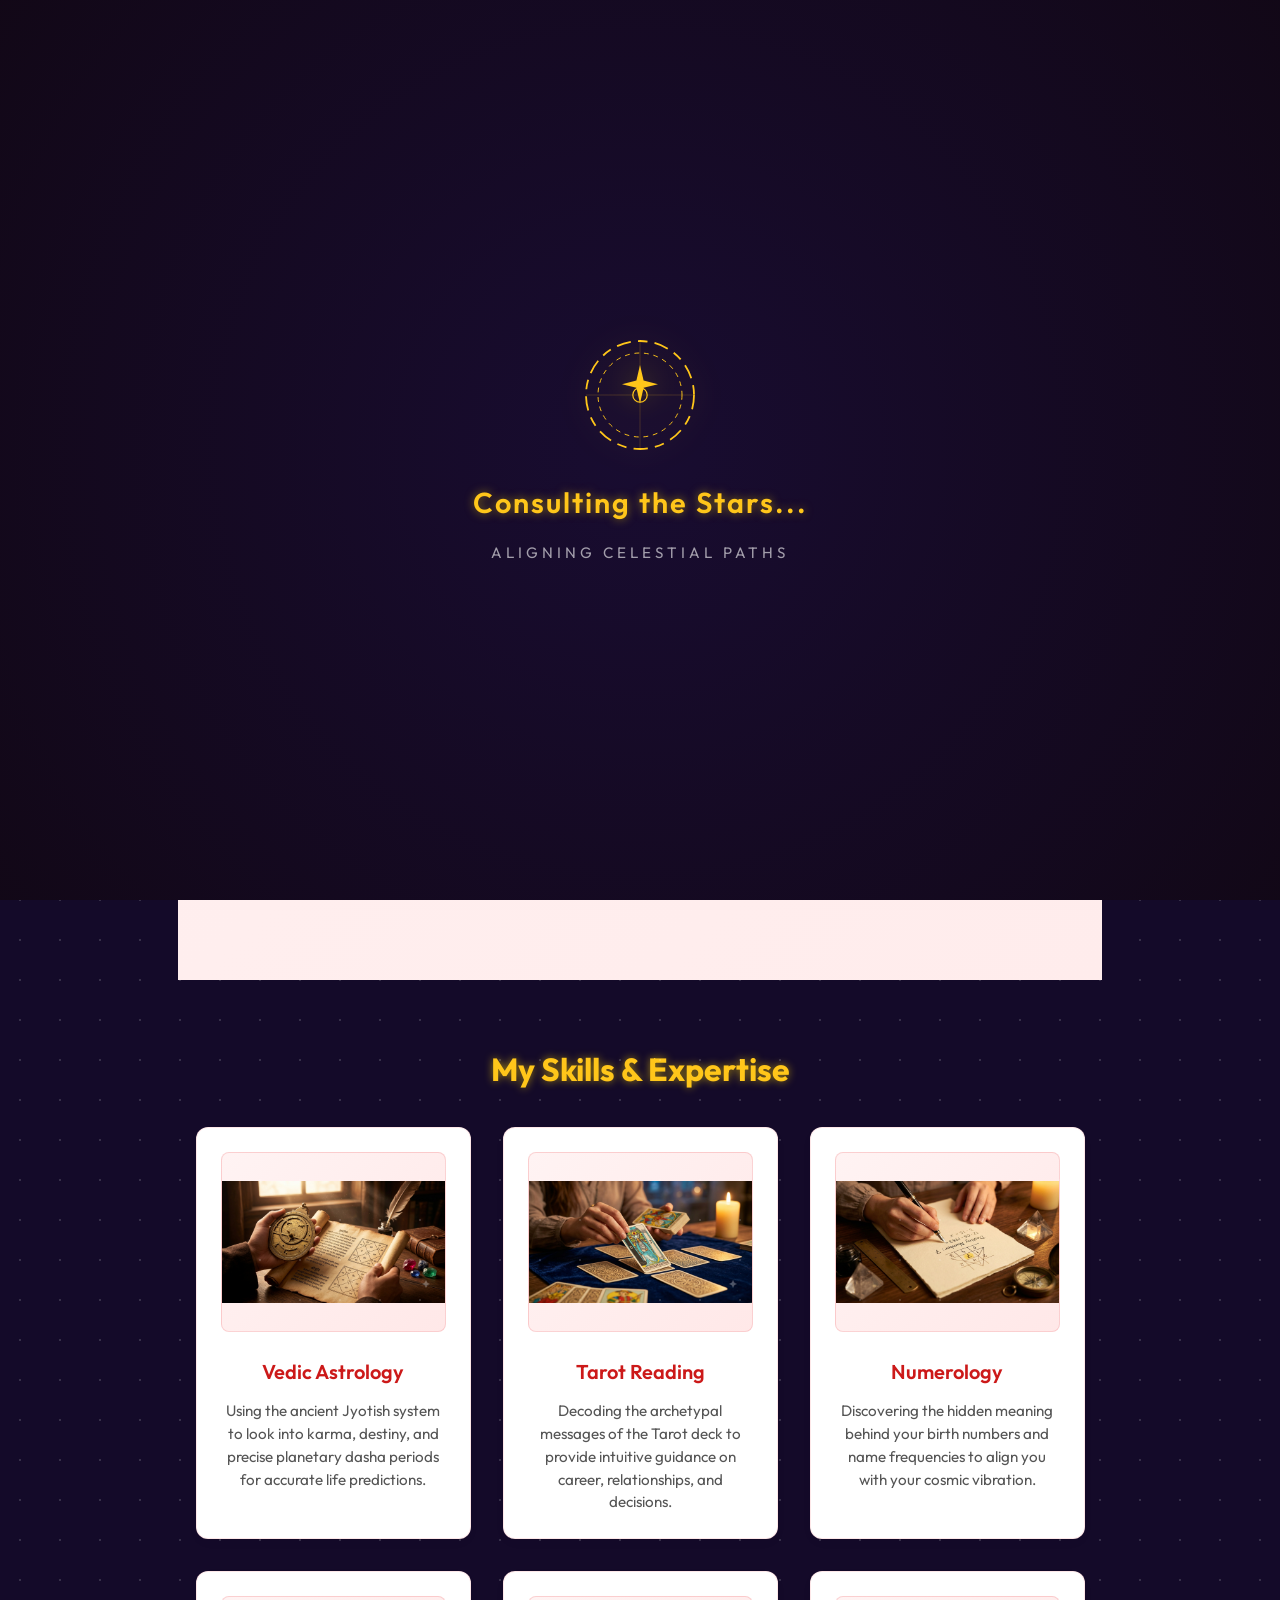
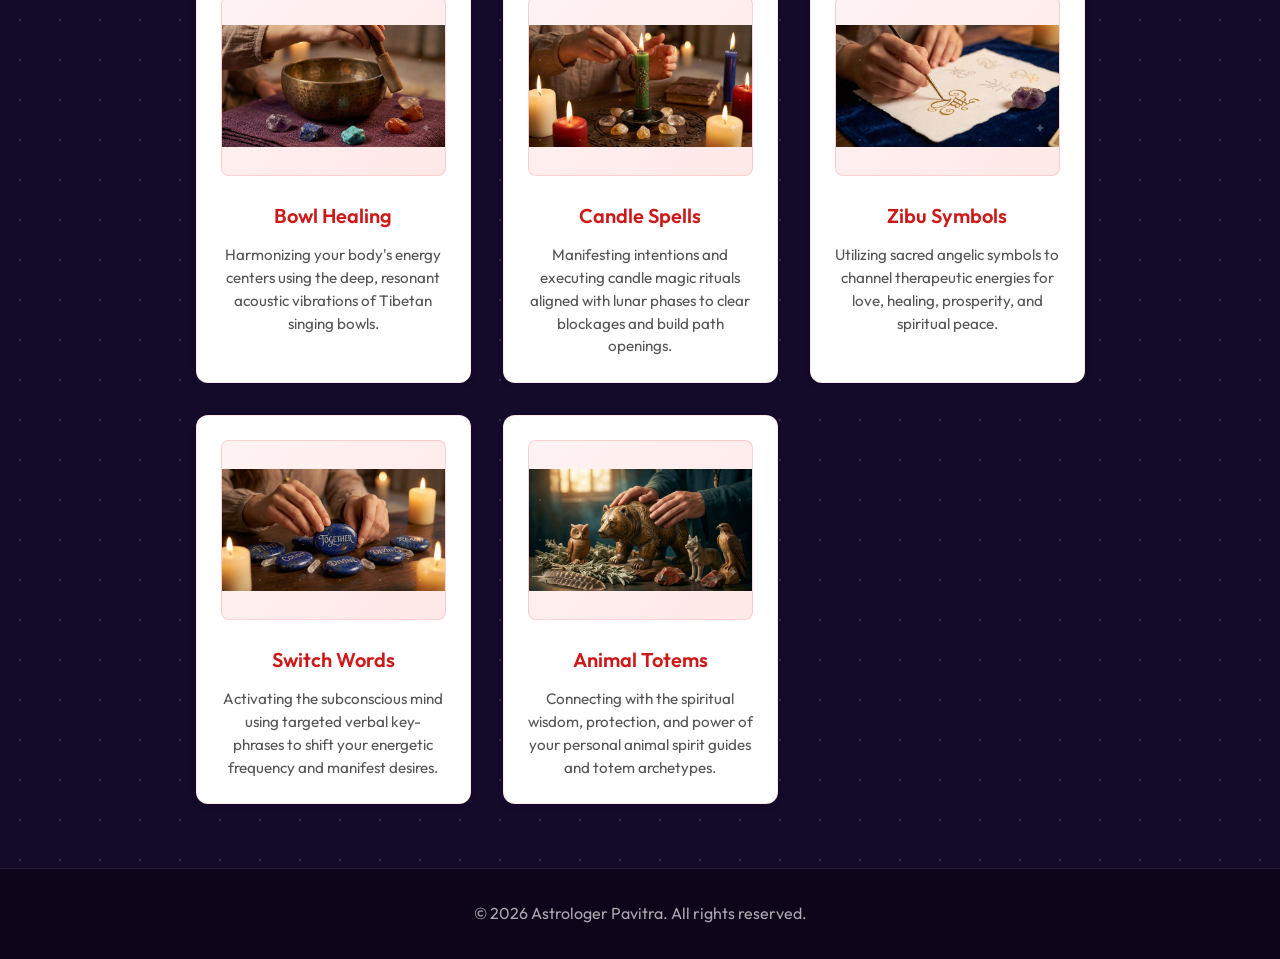
==== commit c7d227da: "optimizing performance" ====
--- a/index.html
+++ b/index.html
@@ -5,13 +5,18 @@
   <meta charset="UTF-8" />
   <meta http-equiv="X-UA-Compatible" content="IE=edge" />
   <meta name="viewport" content="width=device-width, initial-scale=1.0" />
-  <title>Astrologer Portfolio</title>
-  <meta name="description"
-    content="Professional portfolio of an astrologer showcasing services, skills, and contact information." />
+  <title>Astrologer Pavitra – Vedic Astrology, Tarot &amp; Healing</title>
+  <meta name="description" content="Astrologer Pavitra – 15+ years of expert guidance in Vedic Astrology, Tarot Reading, Numerology, and Energy Healing. Book your celestial consultation today." />
   <link rel="preconnect" href="https://fonts.googleapis.com" />
   <link rel="preconnect" href="https://fonts.gstatic.com" crossorigin />
-  <link href="https://fonts.googleapis.com/css2?family=Outfit:wght@400;600;700&display=swap" rel="stylesheet" />
+  <!-- Non-blocking font load eliminates render-blocking resource -->
+  <link rel="preload" as="style" href="https://fonts.googleapis.com/css2?family=Outfit:wght@400;600;700&display=swap" onload="this.onload=null;this.rel='stylesheet'" />
+  <noscript><link rel="stylesheet" href="https://fonts.googleapis.com/css2?family=Outfit:wght@400;600;700&display=swap" /></noscript>
   <link rel="stylesheet" href="style.css" />
+  <style>
+    html { background: hsl(260, 60%, 10%); }
+    body { background: transparent; color: #f5f5f7; }
+  </style>
 </head>
 
 <body>
@@ -41,16 +46,23 @@
     }
   </script>
 
+  <!-- Skip navigation for keyboard / screen-reader users -->
+  <a href="#home" class="skip-link">Skip to main content</a>
+
   <!-- Navigation Bar -->
-  <nav class="navbar">
-    <div class="logo">Astrologer Pavitra</div>
-    <ul class="nav-links">
-      <li><a href="#home">Home</a></li>
+  <nav class="navbar" aria-label="Main navigation">
+    <a href="index.html" class="logo" aria-label="Astrologer Pavitra – home">Astrologer Pavitra</a>
+    <ul class="nav-links" id="nav-links" role="list">
+      <li><a href="#home" aria-current="page">Home</a></li>
       <li><a href="about.html">About</a></li>
       <li><a href="#skills">Skills</a></li>
       <li><a href="connect.html">Connect</a></li>
     </ul>
-    <div class="menu-toggle"><span></span><span></span><span></span></div>
+    <button class="menu-toggle" aria-label="Toggle navigation menu" aria-expanded="false" aria-controls="nav-links">
+      <span aria-hidden="true"></span>
+      <span aria-hidden="true"></span>
+      <span aria-hidden="true"></span>
+    </button>
   </nav>
 
   <!-- Hero Section -->
@@ -70,7 +82,12 @@
       <a href="connect.html" class="cta-button">Get Your Reading</a>
     </div>
     <div class="hero-image">
-      <img src="assets/pavitra1.jpeg" alt="Astrologer Pavitra" />
+      <img
+        src="assets/pavitra1.jpeg"
+        alt="Astrologer Pavitra – your guide to Vedic Astrology and holistic healing"
+        width="260" height="260"
+        fetchpriority="high"
+      />
     </div>
   </section>
 
@@ -81,7 +98,7 @@
       <!-- Vedic Astrology -->
       <div class="skill-card">
         <div class="skill-svg-container">
-          <img src="assets/vedic astrology.png" alt="Vedic Astrology" class="skill-img" />
+          <img src="assets/vedic astrology.png" alt="Vedic Astrology" class="skill-img" width="220" height="180" />
         </div>
         <h3>Vedic Astrology</h3>
         <p>Using the ancient Jyotish system to look into karma, destiny, and precise planetary dasha periods for
@@ -91,7 +108,7 @@
       <!-- Tarot Reading -->
       <div class="skill-card">
         <div class="skill-svg-container">
-          <img src="assets/tarot reading.png" alt="Tarot Reading" class="skill-img" />
+          <img src="assets/tarot reading.png" alt="Tarot Reading" class="skill-img" width="220" height="180" />
         </div>
         <h3>Tarot Reading</h3>
         <p>Decoding the archetypal messages of the Tarot deck to provide intuitive guidance on career,
@@ -101,7 +118,7 @@
       <!-- Numerology -->
       <div class="skill-card">
         <div class="skill-svg-container">
-          <img src="assets/numerology.png" alt="Numerology" class="skill-img" />
+          <img src="assets/numerology.png" alt="Numerology" class="skill-img" width="220" height="180" />
         </div>
         <h3>Numerology</h3>
         <p>Discovering the hidden meaning behind your birth numbers and name frequencies to align you with your
@@ -111,7 +128,7 @@
       <!-- Bowl Healing -->
       <div class="skill-card">
         <div class="skill-svg-container">
-          <img src="assets/bowl healing.png" alt="Bowl Healing" class="skill-img" />
+          <img src="assets/bowl healing.png" alt="Bowl Healing" class="skill-img" width="220" height="180" />
         </div>
         <h3>Bowl Healing</h3>
         <p>Harmonizing your body's energy centers using the deep, resonant acoustic vibrations of Tibetan
@@ -121,7 +138,7 @@
       <!-- Candle Spells -->
       <div class="skill-card">
         <div class="skill-svg-container">
-          <img src="assets/candle spells.png" alt="Candle Spells" class="skill-img" />
+          <img src="assets/candle spells.png" alt="Candle Spells" class="skill-img" width="220" height="180" />
         </div>
         <h3>Candle Spells</h3>
         <p>Manifesting intentions and executing candle magic rituals aligned with lunar phases to clear
@@ -131,7 +148,7 @@
       <!-- Zibu Symbols -->
       <div class="skill-card">
         <div class="skill-svg-container">
-          <img src="assets/zibu symbols.png" alt="Zibu Symbols" class="skill-img" />
+          <img src="assets/zibu symbols.png" alt="Zibu Symbols" class="skill-img" width="220" height="180" />
         </div>
         <h3>Zibu Symbols</h3>
         <p>Utilizing sacred angelic symbols to channel therapeutic energies for love, healing, prosperity, and
@@ -141,7 +158,7 @@
       <!-- Switch Words -->
       <div class="skill-card">
         <div class="skill-svg-container">
-          <img src="assets/switch words.png" alt="Switch Words" class="skill-img" />
+          <img src="assets/switch words.png" alt="Switch Words" class="skill-img" width="220" height="180" />
         </div>
         <h3>Switch Words</h3>
         <p>Activating the subconscious mind using targeted verbal key-phrases to shift your energetic frequency
@@ -151,7 +168,7 @@
       <!-- Animal Totems -->
       <div class="skill-card">
         <div class="skill-svg-container">
-          <img src="assets/animal totems.png" alt="Animal Totems" class="skill-img" />
+          <img src="assets/animal totems.png" alt="Animal Totems" class="skill-img" width="220" height="180" />
         </div>
         <h3>Animal Totems</h3>
         <p>Connecting with the spiritual wisdom, protection, and power of your personal animal spirit guides and
@@ -174,8 +191,9 @@
     const navLinks = document.querySelector('.nav-links');
     if (menuToggle && navLinks) {
       menuToggle.addEventListener('click', () => {
-        navLinks.classList.toggle('active');
-        menuToggle.classList.toggle('open');
+        const isOpen = navLinks.classList.toggle('active');
+        menuToggle.classList.toggle('open', isOpen);
+        menuToggle.setAttribute('aria-expanded', isOpen);
       });
     }
 
--- a/style.css
+++ b/style.css
@@ -1,8 +1,11 @@
 /* Mystical Starfield Background */
+html {
+    background: hsl(260, 60%, 10%);
+}
 body {
-    background: hsl(260, 70%, 20%);
     position: relative;
     overflow-x: hidden;
+    background: transparent;
 }
 
 /* .constellation styling removed; canvas used instead */
@@ -10,8 +13,9 @@
     position: fixed;
     inset: 0;
     pointer-events: none;
-    z-index: 2000;
+    z-index: 0;          /* Sits BEHIND all page content */
     background: transparent;
+    will-change: transform; /* GPU-composited layer for smooth animation */
 }
 
 
@@ -61,10 +65,8 @@
 
 body {
     font-family: var(--font-family);
-    background: hsl(260, 70%, 20%);
-    color: var(--text-dark);
+    color: #f5f5f7;
     line-height: 1.6;
-    overflow-x: hidden;
 }
 
 /* Navbar */
@@ -83,11 +85,16 @@
     transition: background var(--transition-speed);
 }
 
-.navbar .logo {
+/* Logo works as both <div> and <a> */
+.navbar .logo,
+a.logo {
     font-size: 2rem;
     font-weight: 700;
-    color: #ffffff; /* bright for visibility */
-}
+    color: #ffffff;
+    text-decoration: none; /* when used as <a> */
+    cursor: pointer;
+}
+a.logo:hover { color: var(--accent-gold); }
 
 .nav-links {
     list-style: none;
@@ -151,6 +158,7 @@
     margin-top: 80px; /* gap to avoid overlap with navbar */
     /* offset fixed navbar */
     background: linear-gradient(135deg, #fff0f0, #ffecec);
+    color: #222;
     position: relative;
     overflow: hidden;
 }
@@ -334,9 +342,10 @@
 .footer {
     text-align: center;
     padding: 2rem;
-    background: var(--glass-bg);
+    background: rgba(15, 5, 25, 0.85);
     backdrop-filter: blur(8px);
-    color: var(--text-dark);
+    color: rgba(255, 255, 255, 0.65);
+    border-top: 1px solid rgba(255, 255, 255, 0.08);
 }
 
 
@@ -575,7 +584,7 @@
     aspect-ratio: 1;
 }
 
-.about-text-content h3 {
+.about-text-content h2 {
     font-size: 1.8rem;
     color: var(--accent-gold);
     margin-bottom: 1rem;
@@ -606,7 +615,7 @@
     margin-top: 2rem;
 }
 
-.certifications-section h4 {
+.certifications-section h3 {
     font-size: 1.3rem;
     color: var(--accent-gold);
     margin-bottom: 1.2rem;
@@ -798,4 +807,384 @@
     padding: 0.2rem 0.6rem;
     border-radius: 4px;
     font-weight: 600;
+}
+
+/* ── Leave a Review Section ── */
+.review-form-section {
+    width: 90%;
+    max-width: 1000px;
+    margin-bottom: 5rem;
+    text-align: center;
+}
+
+.review-form-section h2 {
+    font-size: 2.2rem;
+    color: var(--accent-gold);
+    margin-bottom: 1rem;
+    text-shadow: 0 0 10px rgba(255, 215, 0, 0.4);
+}
+
+.review-form-card {
+    background: rgba(20, 10, 30, 0.75);
+    backdrop-filter: blur(12px);
+    border: 1px solid rgba(255, 215, 0, 0.15);
+    border-radius: 16px;
+    padding: 2.5rem;
+    box-shadow: 0 10px 30px rgba(0, 0, 0, 0.35), 0 0 15px rgba(255, 215, 0, 0.05);
+    text-align: left;
+}
+
+.review-form-row {
+    display: grid;
+    grid-template-columns: 1fr 1fr;
+    gap: 1.5rem;
+}
+@media (max-width: 600px) {
+    .review-form-row { grid-template-columns: 1fr; }
+}
+
+.review-field {
+    display: flex;
+    flex-direction: column;
+    gap: 0.5rem;
+    margin-bottom: 1.5rem;
+}
+
+.review-label {
+    font-size: 0.9rem;
+    font-weight: 600;
+    letter-spacing: 0.05em;
+    text-transform: uppercase;
+    color: rgba(255, 255, 255, 0.6);
+}
+
+.review-input {
+    background: rgba(255, 255, 255, 0.06);
+    border: 1px solid rgba(255, 255, 255, 0.12);
+    border-radius: 8px;
+    padding: 0.8rem 1rem;
+    font-family: var(--font-family);
+    font-size: 1rem;
+    color: #ffffff;
+    transition: border-color 0.25s, box-shadow 0.25s;
+    outline: none;
+    width: 100%;
+}
+
+.review-input::placeholder { color: rgba(255, 255, 255, 0.3); }
+
+.review-input:focus {
+    border-color: var(--accent-gold);
+    box-shadow: 0 0 0 3px rgba(255, 215, 0, 0.12);
+}
+
+.review-select {
+    appearance: none;
+    -webkit-appearance: none;
+    background-image: url("data:image/svg+xml,%3Csvg xmlns='http://www.w3.org/2000/svg' width='12' height='8' viewBox='0 0 12 8'%3E%3Cpath d='M1 1l5 5 5-5' stroke='rgba(255,215,0,0.7)' stroke-width='2' fill='none' stroke-linecap='round'/%3E%3C/svg%3E");
+    background-repeat: no-repeat;
+    background-position: right 1rem center;
+    cursor: pointer;
+}
+
+/* Make <option> readable on dark background */
+.review-select option {
+    background: hsl(270, 60%, 12%);
+    color: #fff;
+}
+
+.review-textarea {
+    resize: vertical;
+    min-height: 110px;
+}
+
+.char-count {
+    font-size: 0.8rem;
+    color: rgba(255, 255, 255, 0.35);
+    text-align: right;
+}
+
+/* Star Picker */
+.star-picker {
+    display: flex;
+    gap: 0.4rem;
+    cursor: pointer;
+}
+
+.star-pick {
+    background: none;
+    border: none;
+    padding: 0;
+    cursor: pointer;
+    font-size: 2rem;
+    color: rgba(255, 255, 255, 0.2);
+    transition: color 0.15s, transform 0.15s;
+    user-select: none;
+    line-height: 1;
+}
+
+.star-pick.active,
+.star-pick:hover {
+    color: var(--accent-gold);
+    transform: scale(1.2);
+    text-shadow: 0 0 8px rgba(255, 215, 0, 0.6);
+}
+
+.star-pick-hint {
+    font-size: 0.85rem;
+    color: var(--accent-gold);
+    font-weight: 600;
+    margin-top: 0.2rem;
+    min-height: 1.2em;
+    letter-spacing: 0.05em;
+}
+
+/* Submit Button */
+.review-submit-btn {
+    display: inline-flex;
+    align-items: center;
+    gap: 0.5rem;
+    padding: 0.85rem 2.2rem;
+    background: linear-gradient(135deg, var(--accent-gold), hsl(35, 100%, 50%));
+    color: hsl(260, 60%, 10%);
+    font-family: var(--font-family);
+    font-size: 1rem;
+    font-weight: 700;
+    border: none;
+    border-radius: 8px;
+    cursor: pointer;
+    letter-spacing: 0.04em;
+    transition: transform 0.2s, box-shadow 0.2s, opacity 0.2s;
+    box-shadow: 0 4px 15px rgba(255, 215, 0, 0.25);
+}
+
+.review-submit-btn:hover {
+    transform: translateY(-3px);
+    box-shadow: 0 8px 25px rgba(255, 215, 0, 0.4);
+}
+
+.review-submit-btn:active {
+    transform: translateY(0);
+    opacity: 0.85;
+}
+
+/* Success Banner */
+.review-success {
+    display: flex;
+    align-items: center;
+    gap: 0.6rem;
+    margin-top: 1.2rem;
+    padding: 0.9rem 1.2rem;
+    background: rgba(80, 200, 120, 0.12);
+    border: 1px solid rgba(80, 200, 120, 0.35);
+    border-radius: 8px;
+    color: #7deba4;
+    font-weight: 600;
+    font-size: 0.95rem;
+    animation: fadeInUpCard 0.4s ease both;
+}
+
+/* "New" badge on review cards */
+.review-new-badge {
+    display: inline-block;
+    font-size: 0.7rem;
+    text-transform: uppercase;
+    letter-spacing: 0.08em;
+    background: rgba(80, 200, 120, 0.15);
+    border: 1px solid rgba(80, 200, 120, 0.4);
+    color: #7deba4;
+    padding: 0.15rem 0.5rem;
+    border-radius: 4px;
+    font-weight: 700;
+    vertical-align: middle;
+    margin-left: 0.4rem;
+}
+
+/* Shake validation animation */
+@keyframes shake {
+    0%, 100% { transform: translateX(0); }
+    20%       { transform: translateX(-6px); }
+    40%       { transform: translateX(6px); }
+    60%       { transform: translateX(-4px); }
+    80%       { transform: translateX(4px); }
+}
+
+.shake {
+    animation: shake 0.4s ease;
+    border-color: var(--primary-red) !important;
+    box-shadow: 0 0 0 3px rgba(229, 28, 35, 0.2) !important;
+}
+
+/* ── Testimonials Carousel ── */
+.carousel-wrapper {
+    display: flex;
+    align-items: center;
+    gap: 1rem;
+    width: 100%;
+    position: relative;
+}
+
+/* Clipping window – only one card visible */
+.carousel-viewport {
+    flex: 1;
+    overflow: hidden;
+    border-radius: 16px;
+}
+
+/* Sliding strip – all cards in a row */
+.carousel-track {
+    display: flex;
+    transition: transform 0.5s cubic-bezier(0.4, 0, 0.2, 1);
+    will-change: transform;
+}
+
+/* Individual card – exactly as wide as the viewport */
+.carousel-card {
+    flex: 0 0 100%;
+    min-width: 0;
+    background: rgba(20, 10, 30, 0.65);
+    backdrop-filter: blur(10px);
+    border: 1px solid rgba(255, 255, 255, 0.08);
+    border-radius: 16px;
+    padding: 2.5rem 2.8rem;
+    display: flex;
+    flex-direction: column;
+    gap: 1rem;
+    box-sizing: border-box;
+    position: relative;
+    overflow: hidden;
+    min-height: 220px;
+    justify-content: space-between;
+    transition: border-color 0.3s;
+}
+
+.carousel-card::before {
+    content: '\201C';
+    position: absolute;
+    top: -18px;
+    right: 20px;
+    font-size: 9rem;
+    font-family: serif;
+    color: rgba(255, 255, 255, 0.04);
+    line-height: 1;
+    pointer-events: none;
+}
+
+.carousel-card:hover {
+    border-color: rgba(255, 215, 0, 0.25);
+    box-shadow: 0 8px 30px rgba(0, 0, 0, 0.3), 0 0 12px rgba(255, 215, 0, 0.06);
+}
+
+/* Empty state */
+.carousel-empty {
+    flex: 0 0 100%;
+    text-align: center;
+    padding: 3rem 1rem;
+    color: rgba(255, 255, 255, 0.4);
+    font-size: 1rem;
+}
+
+/* Arrow buttons */
+.carousel-arrow {
+    flex-shrink: 0;
+    width: 44px;
+    height: 44px;
+    border-radius: 50%;
+    border: 1px solid rgba(255, 215, 0, 0.25);
+    background: rgba(20, 10, 30, 0.7);
+    color: var(--accent-gold);
+    font-size: 1.3rem;
+    cursor: pointer;
+    display: flex;
+    align-items: center;
+    justify-content: center;
+    transition: background 0.2s, border-color 0.2s, transform 0.2s;
+    z-index: 2;
+    line-height: 1;
+}
+
+.carousel-arrow:hover {
+    background: rgba(255, 215, 0, 0.12);
+    border-color: var(--accent-gold);
+    transform: scale(1.1);
+}
+
+.carousel-arrow:active { transform: scale(0.95); }
+
+/* Dot indicators */
+.carousel-dots {
+    display: flex;
+    justify-content: center;
+    gap: 0.6rem;
+    margin-top: 1.4rem;
+}
+
+.carousel-dot {
+    width: 10px;
+    height: 10px;
+    border-radius: 50%;
+    border: none;
+    background: rgba(255, 255, 255, 0.2);
+    cursor: pointer;
+    transition: background 0.3s, transform 0.3s;
+    padding: 0;
+}
+
+.carousel-dot.active {
+    background: var(--accent-gold);
+    transform: scale(1.3);
+    box-shadow: 0 0 8px rgba(255, 215, 0, 0.5);
+}
+
+/* Mobile: shrink arrows */
+@media (max-width: 600px) {
+    .carousel-arrow {
+        width: 36px;
+        height: 36px;
+        font-size: 1rem;
+    }
+    .carousel-card {
+        padding: 1.8rem 1.5rem;
+        min-height: 200px;
+    }
+}
+
+/* ── Skip Link Style ── */
+.skip-link {
+    position: absolute;
+    top: -100px;
+    left: 0;
+    background: var(--accent-gold);
+    color: hsl(260, 60%, 10%);
+    padding: 0.8rem 1.5rem;
+    z-index: 9999;
+    font-weight: 700;
+    text-decoration: none;
+    border-radius: 0 0 8px 0;
+    transition: top 0.2s ease;
+}
+
+.skip-link:focus {
+    top: 0;
+    outline: 2px solid #fff;
+}
+
+/* ── About Page Title ── */
+.about-page-title {
+    margin-bottom: 2rem;
+    font-size: 2.2rem;
+    color: var(--accent-gold);
+    text-shadow: 0 0 10px rgba(255, 215, 0, 0.4);
+    text-align: center;
+}
+
+/* ── Reduced Motion Utility ── */
+@media (prefers-reduced-motion: reduce) {
+    * {
+        animation-delay: 0s !important;
+        animation-duration: 0s !important;
+        animation-iteration-count: 1 !important;
+        transition-duration: 0s !important;
+        scroll-behavior: auto !important;
+    }
 }
